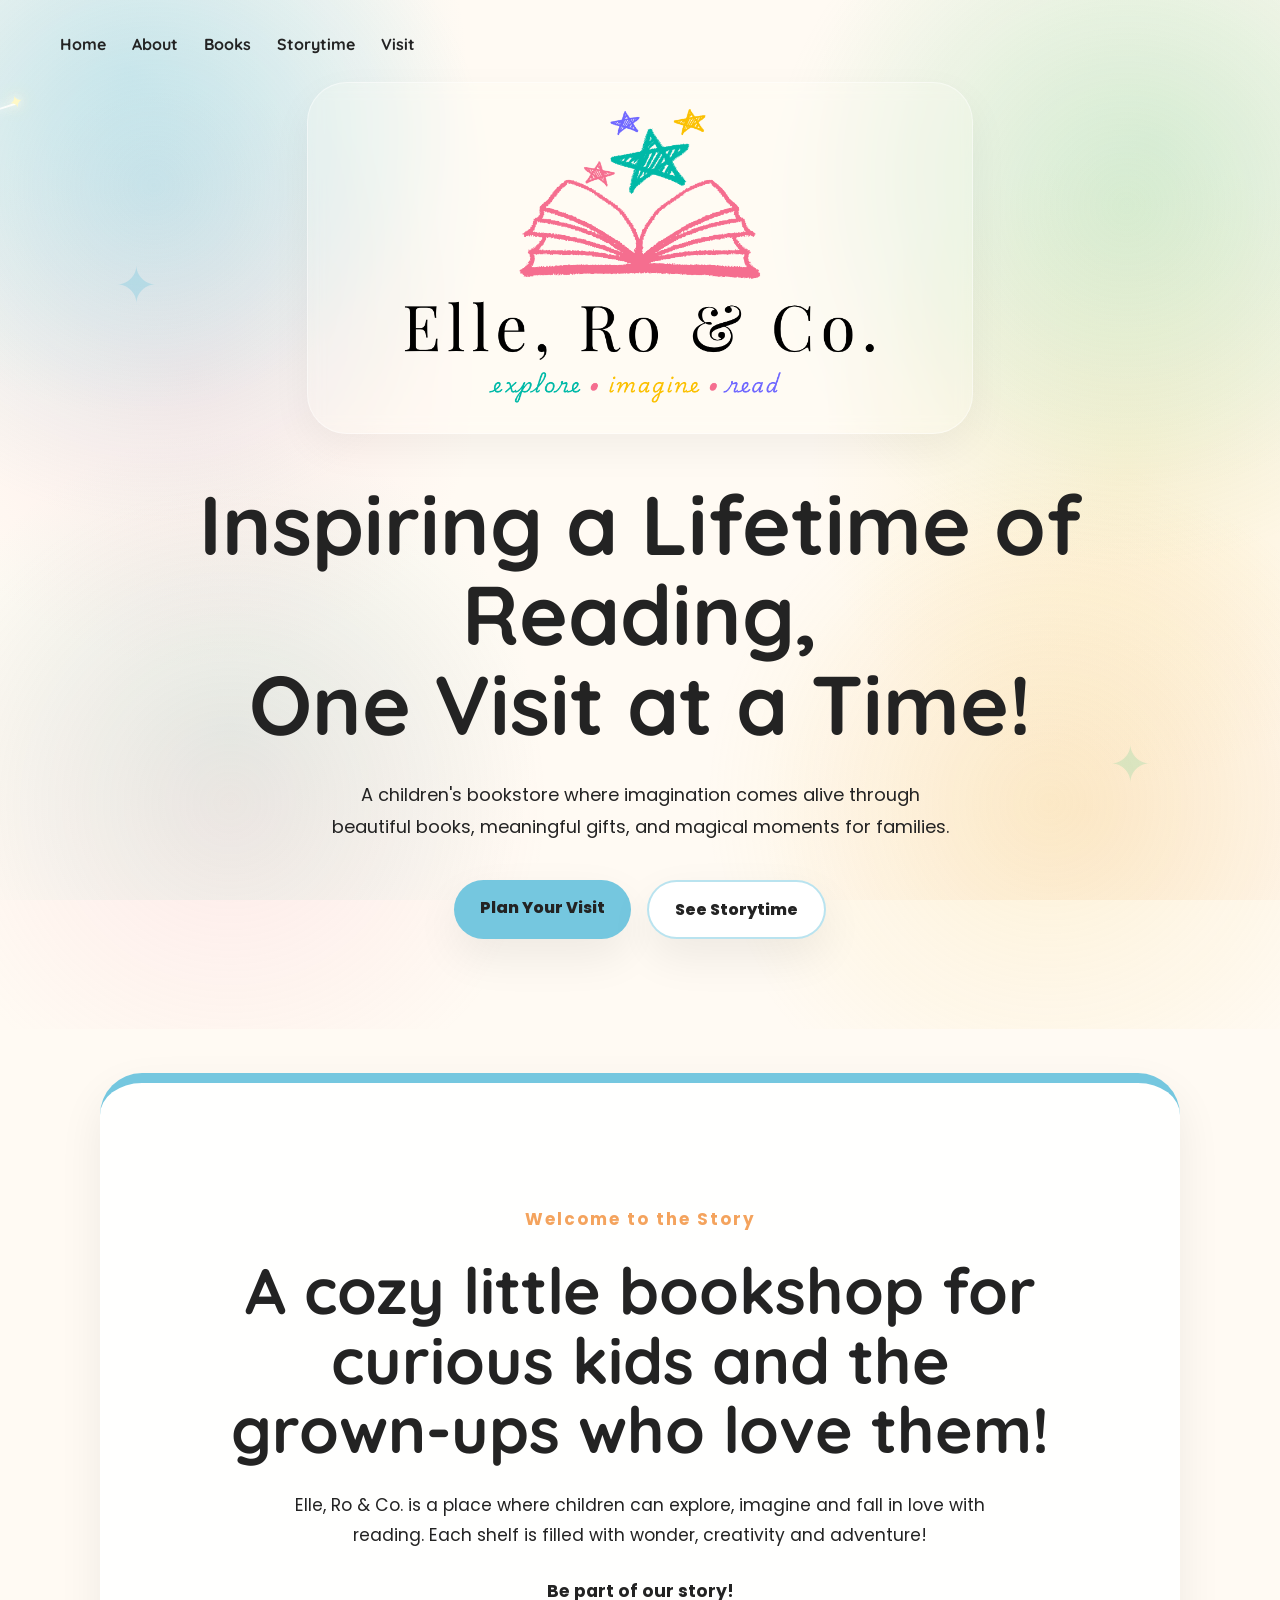
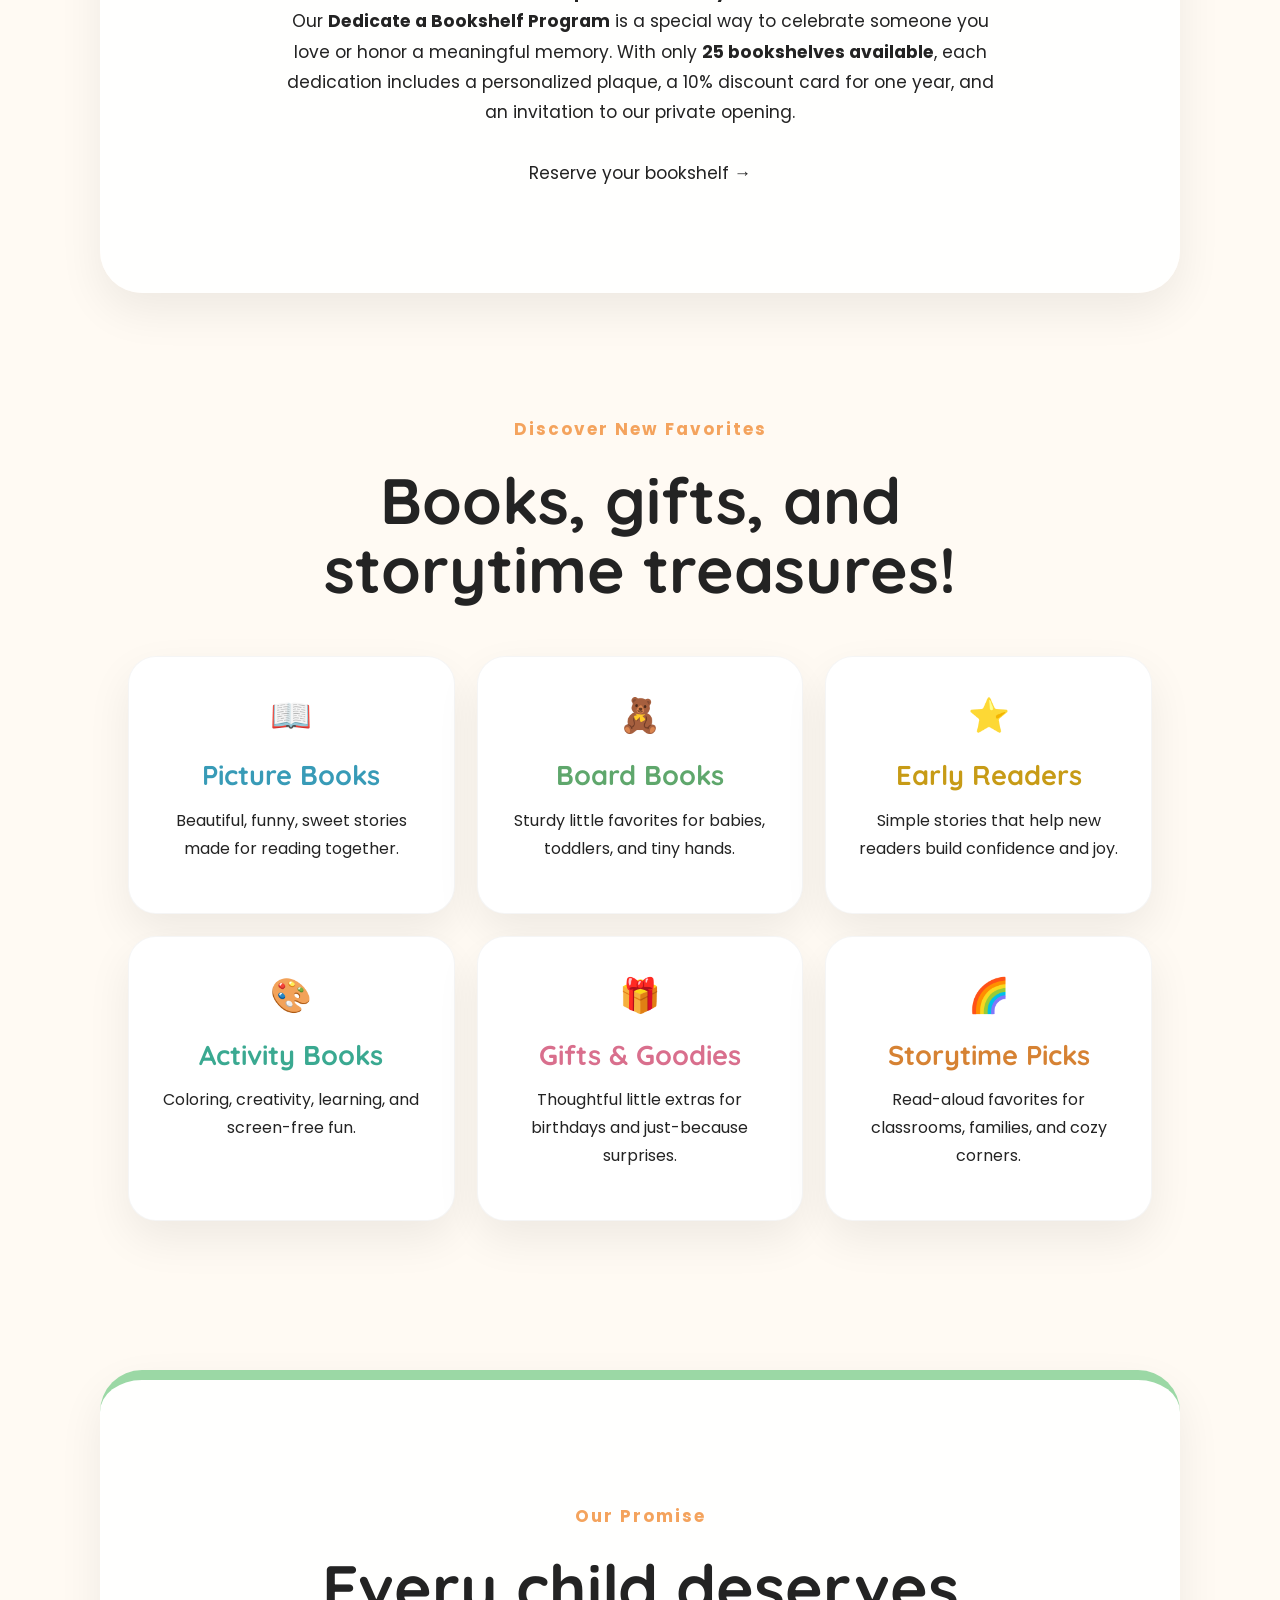
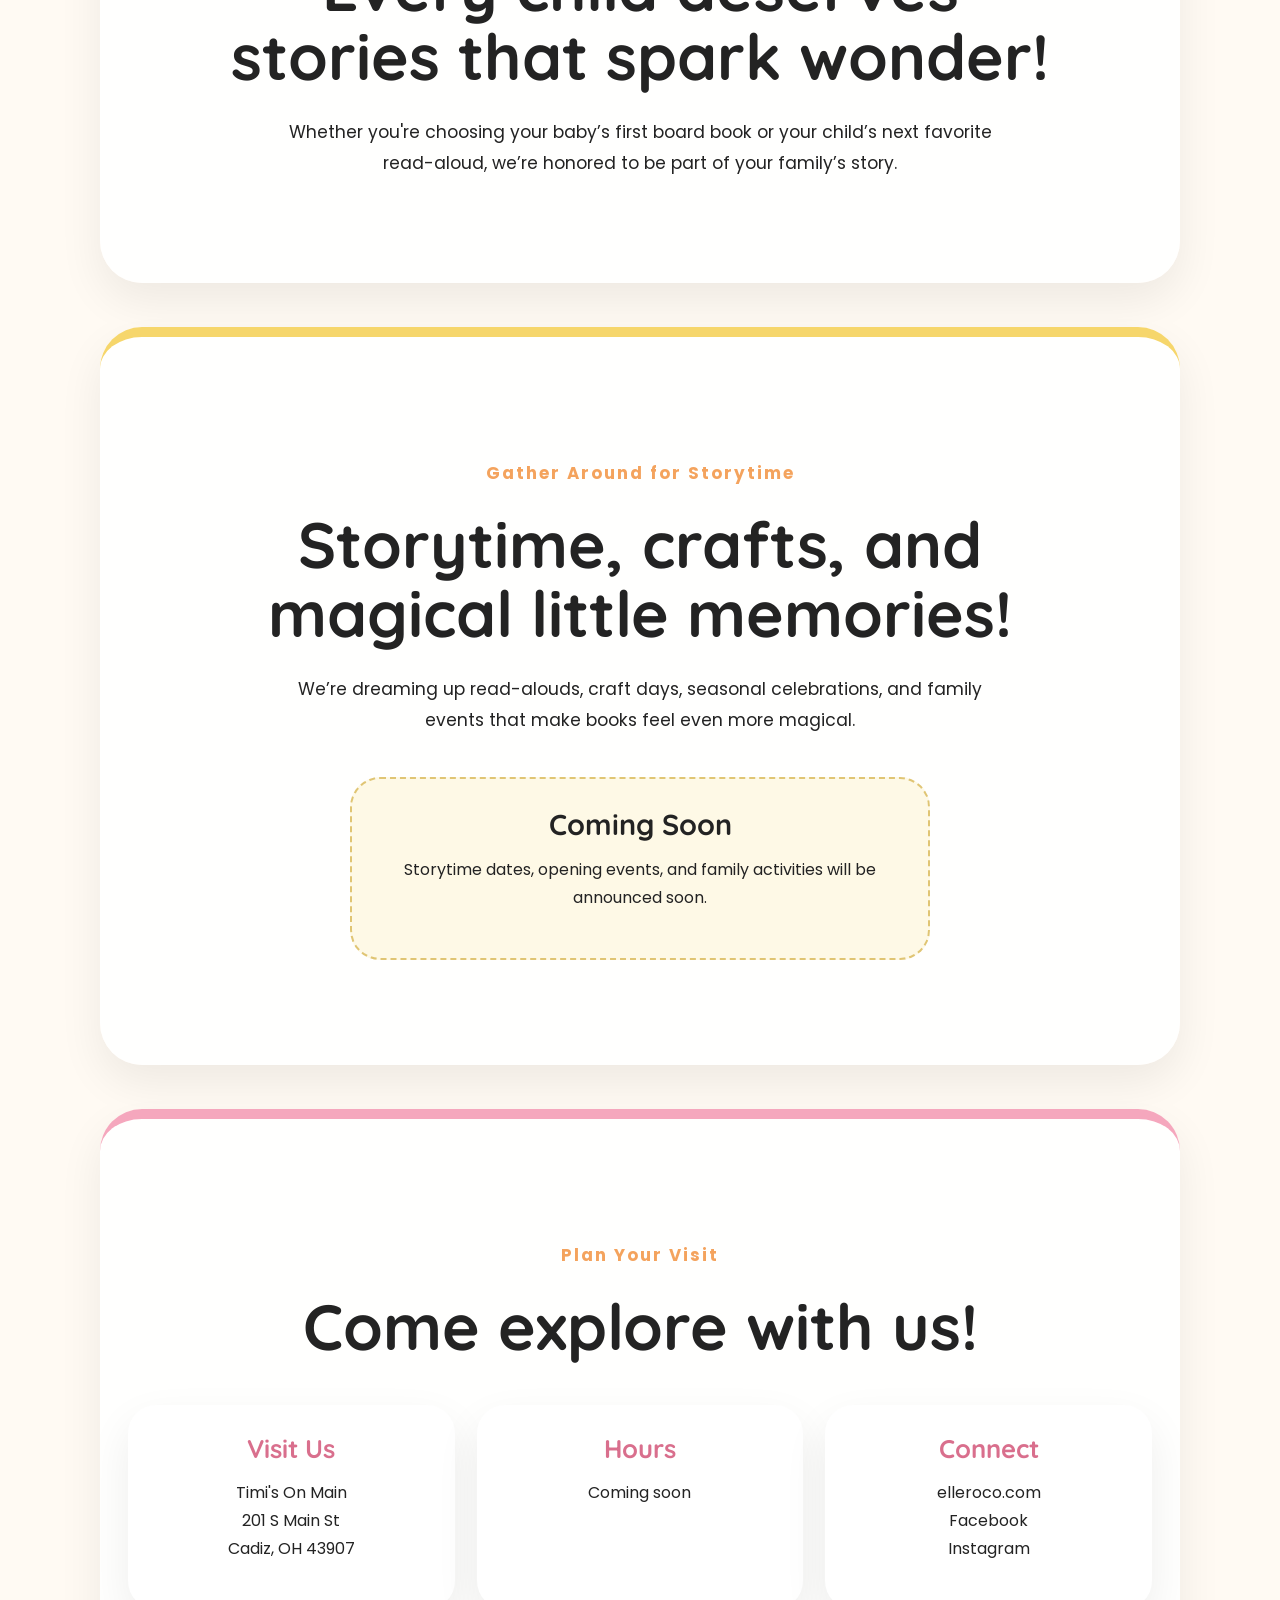
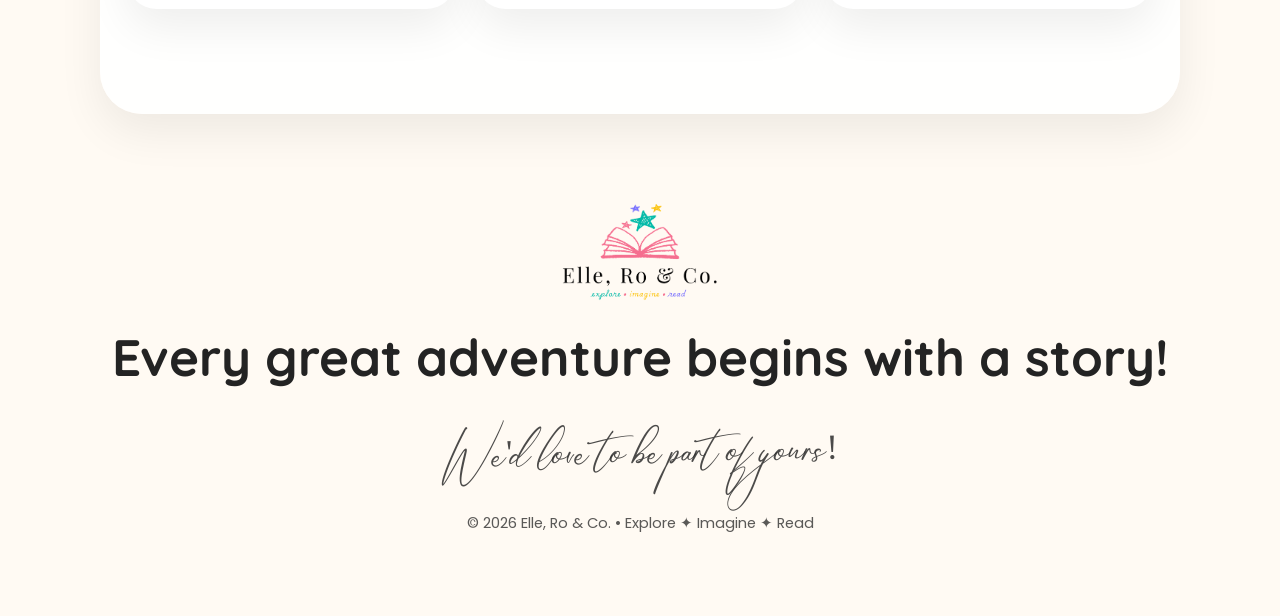
==== index.html @ 0b4f86a9 "Update index.html" ====
<!DOCTYPE html>
<html lang="en">
<head>
  <meta charset="UTF-8" />
  <meta name="viewport" content="width=device-width, initial-scale=1.0" />

  <title>Elle, Ro & Co. | Children’s Bookstore</title>

  <link rel="icon" type="image/png" href="/favicon.png" />
  <link rel="shortcut icon" type="image/png" href="/favicon.png" />
  <link rel="stylesheet" href="styles.css" />
</head>

<body>
  <div class="page-sparkles" aria-hidden="true">
  <span class="page-sparkle s1">✦</span>
  <span class="page-sparkle s2">✦</span>
  <span class="page-sparkle s3">✦</span>
  <span class="page-sparkle s4">✦</span>
  <span class="page-sparkle s5">✦</span>
  <span class="page-sparkle s6">✦</span>
  <span class="page-sparkle s7">✦</span>
  <span class="page-sparkle s8">✦</span>
  <span class="page-sparkle s9">✦</span>
  <span class="page-sparkle s10">✦</span>
  <span class="page-sparkle s11">✦</span>
  <span class="page-sparkle s12">✦</span>
  <span class="page-sparkle s13">✦</span>
  <span class="page-sparkle s14">✦</span>
  <span class="page-sparkle s15">✦</span>
  <span class="page-sparkle s16">✦</span>
</div>
  <header class="hero" id="home">
    <div class="shooting-star"></div>

    <nav class="nav">
      <div class="nav-links">
        <a href="#home">Home</a>
        <a href="#about">About</a>
        <a href="#books">Books</a>
        <a href="#events">Storytime</a>
        <a href="#visit">Visit</a>
      </div>

      <a href="#home" class="logo-card">
        <img
          src="logo.png"
          alt="Elle, Ro & Co. logo"
          class="logo"
        />
      </a>
    </nav>

    <div class="hero-cloud cloud-one"></div>
    <div class="hero-cloud cloud-two"></div>

    <section class="hero-content">
      <h1>
        Inspiring a Lifetime of Reading,<br />
        One Visit at a Time!
      </h1>

      <p class="hero-text">
        A children's bookstore where imagination comes alive through beautiful
        books, meaningful gifts, and magical moments for families.
      </p>

      <div class="buttons">
        <a href="#visit" class="btn primary">Plan Your Visit</a>
        <a href="#events" class="btn secondary">See Storytime</a>
      </div>
    </section>
  </header>

  <main>
    <section id="about" class="section about">
      <p class="section-label">Welcome to the Story</p>

      <h2>
        A cozy little bookshop for curious kids and the grown-ups who love them!
      </h2>

      <p>
        Elle, Ro & Co. is a place where children can explore, imagine and fall in love with reading. Each shelf is filled with wonder, creativity and adventure!
        <p style="margin-top: 26px;">
 <strong>Be part of our story!</strong><br />
Our <strong>Dedicate a Bookshelf Program</strong> is a special way to celebrate
someone you love or honor a meaningful memory. With only
<strong>25 bookshelves available</strong>, each dedication includes a
personalized plaque, a 10% discount card for one year, and an invitation to
our private opening.<br /><br />

<a href="sponsor.html" class="location-link">
  Reserve your bookshelf →
</a>
  </p> 
    </section>

    <section id="books" class="section books">
      <p class="section-label">Discover New Favorites</p>
      <h2>Books, gifts, and storytime treasures!</h2>

      <div class="book-grid">
        <article class="shelf-book blue">
          <span>📖</span>
          <h3>Picture Books</h3>
          <p>Beautiful, funny, sweet stories made for reading together.</p>
        </article>

        <article class="shelf-book green">
          <span>🧸</span>
          <h3>Board Books</h3>
          <p>Sturdy little favorites for babies, toddlers, and tiny hands.</p>
        </article>

        <article class="shelf-book yellow">
          <span>⭐</span>
          <h3>Early Readers</h3>
          <p>Simple stories that help new readers build confidence and joy.</p>
        </article>

        <article class="shelf-book teal">
          <span>🎨</span>
          <h3>Activity Books</h3>
          <p>Coloring, creativity, learning, and screen-free fun.</p>
        </article>

        <article class="shelf-book pink">
          <span>🎁</span>
          <h3>Gifts &amp; Goodies</h3>
          <p>
            Thoughtful little extras for birthdays and just-because surprises.
          </p>
        </article>

        <article class="shelf-book orange">
          <span>🌈</span>
          <h3>Storytime Picks</h3>
          <p>
            Read-aloud favorites for classrooms, families, and cozy corners.
          </p>
        </article>
      </div>
    </section>

    <section class="section promise">
      <p class="section-label">Our Promise</p>
      <h2>Every child deserves stories that spark wonder!</h2>

      <p>
        Whether you're choosing your baby’s first board book or your child’s
        next favorite read-aloud, we’re honored to be part of your family’s
        story.
      </p>
    </section>

    <section id="events" class="section events">
      <p class="section-label">Gather Around for Storytime</p>
      <h2>Storytime, crafts, and magical little memories!</h2>

      <p>
        We’re dreaming up read-alouds, craft days, seasonal celebrations, and
        family events that make books feel even more magical.
      </p>

      <div class="event-box">
        <h3>Coming Soon</h3>
        <p>
          Storytime dates, opening events, and family activities will be
          announced soon.
        </p>
      </div>
    </section>

    <section id="visit" class="section visit">
      <p class="section-label">Plan Your Visit</p>
      <h2>Come explore with us!</h2>

      <div class="visit-grid">
        <div>
          <h3>Visit Us</h3>

          <p>
            <a
              href="https://maps.google.com/?q=Timi%27s+On+Main+201+S+Main+St+Cadiz+OH+43907"
              target="_blank"
              rel="noopener noreferrer"
              class="location-link"
            >
              Timi's On Main<br />
              201 S Main St<br />
              Cadiz, OH 43907
            </a>
          </p>
        </div>

        <div>
          <h3>Hours</h3>
          <p>Coming soon</p>
        </div>

       <div>
  <h3>Connect</h3>

  <p>
    <a
      href="https://elleroco.com"
      target="_blank"
      rel="noopener noreferrer"
      class="location-link"
    >
      elleroco.com
    </a>
    <br>

    <a
      href="https://www.facebook.com/profile.php?id=61591888374764"
      target="_blank"
      rel="noopener noreferrer"
      class="location-link"
    >
      Facebook
    </a>
    <br>

    <a
      href="https://www.instagram.com/ellero.co/"
      target="_blank"
      rel="noopener noreferrer"
      class="location-link"
    >
      Instagram
    </a>
  </p>
</div>
      </div>
    </section>
  </main>

  <footer class="footer">
    <img
      src="logo.png"
      alt="Elle, Ro & Co. logo"
      class="footer-logo"
    />

    <h2>Every great adventure begins with a story!</h2>

    <p class="signature-line">
      We'd love to be part of yours!
    </p>

    <p class="copyright">
      © 2026 Elle, Ro &amp; Co. • Explore ✦ Imagine ✦ Read
    </p>
  </footer>

  <script src="script.js"></script>
</body>
</html>
---- styles.css ----
@import url('https://fonts.googleapis.com/css2?family=Caveat:wght@500;700&family=Quicksand:wght@500;600;700&family=Poppins:wght@400;500;700&display=swap');
@font-face {
    font-family: 'Amsterdam';
    src: url('./fonts/amsterdam.ttf') format('truetype');
    font-weight: normal;
    font-style: normal;
}
:root {
  --cream: #fffaf3;
  --white: #ffffff;
  --ink: #232323;
  --pink: #f5a7bd;
  --yellow: #f6d66b;
  --blue: #75c7df;
  --green: #9bd8a5;
  --teal: #7fd6c2;
  --orange: #f4a35d;
  --shadow: 0 18px 45px rgba(0,0,0,0.07);
}

* {
  box-sizing: border-box;
}

html {
  scroll-behavior: smooth;
}

body {
  margin: 0;
  font-family: 'Poppins', sans-serif;
  color: var(--ink);
  background:
    radial-gradient(circle at 10% 8%, rgba(117,199,223,0.26), transparent 24%),
    radial-gradient(circle at 90% 16%, rgba(155,216,165,0.24), transparent 25%),
    radial-gradient(circle at 15% 42%, rgba(245,167,189,0.18), transparent 24%),
    radial-gradient(circle at 88% 52%, rgba(246,214,107,0.22), transparent 26%),
    radial-gradient(circle at 18% 82%, rgba(127,214,194,0.22), transparent 24%),
    radial-gradient(circle at 85% 90%, rgba(244,163,93,0.16), transparent 24%),
    var(--cream);
  background-attachment: fixed;
}

h1, h2, h3 {
  font-family: 'Quicksand', sans-serif;
  margin: 0;
  line-height: 1.08;
}

p {
  line-height: 1.75;
}

/* HERO */

.hero {
  min-height: 100vh;
  padding: 34px 28px 90px;
  position: relative;
  overflow: hidden;
  background:
    radial-gradient(circle at 12% 18%, rgba(117,199,223,0.28), transparent 24%),
    radial-gradient(circle at 88% 20%, rgba(155,216,165,0.25), transparent 26%),
    radial-gradient(circle at 18% 78%, rgba(245,167,189,0.18), transparent 24%),
    radial-gradient(circle at 82% 78%, rgba(246,214,107,0.2), transparent 26%),
    transparent;
}

.hero::before,
.hero::after {
  content: "✦";
  position: absolute;
  font-size: 3.2rem;
  opacity: 0.35;
  animation: twinkle 3s infinite ease-in-out;
  pointer-events: none;
}

.hero::before {
  top: 24%;
  left: 9%;
  color: var(--blue);
}

.hero::after {
  bottom: 22%;
  right: 10%;
  color: var(--green);
  animation-delay: 1.2s;
}

/* NAV */

.nav {
  max-width: 1160px;
  margin: 0 auto;
  display: flex;
  flex-direction: column;
}

.nav-links {
  width: 100%;
  display: flex;
  justify-content: flex-start;
  align-items: center;
  gap: 26px;
  margin-bottom: 28px;
}

.nav-links a {
  font-family: 'Quicksand', sans-serif;
  text-decoration: none;
  color: var(--ink);
  font-weight: 700;
  font-size: 1rem;
  transition: 0.2s ease;
}

.nav-links a:hover {
  color: var(--blue);
  transform: translateY(-2px);
}
.location-link {
  color: inherit;
  text-decoration: none;
  transition: all .25s ease;
  display: inline-block;
}

.location-link:hover {
  color: var(--blue);
  transform: translateY(-2px);
}

/* LOGO */

.logo-card {
  align-self: center;
  display: inline-block;
  background: rgba(255,252,247,0.22);
  backdrop-filter: blur(8px);
  padding: 26px 72px;
  border-radius: 40px;
  border: 1px solid rgba(255,255,255,0.45);
  box-shadow: 0 15px 40px rgba(0,0,0,0.05);
  margin-bottom: 8px;
}

.logo {
  width: 520px;
  max-width: 92vw;
  display: block;
}

.hero-content {
  max-width: 990px;
  margin: 38px auto 0;
  text-align: center;
}

h1 {
  font-size: clamp(3rem, 6.5vw, 5.8rem);
}

.hero-text {
  max-width: 640px;
  margin: 30px auto 0;
  font-size: 1.12rem;
}

.buttons {
  margin-top: 38px;
  display: flex;
  gap: 16px;
  justify-content: center;
  flex-wrap: wrap;
}

.btn {
  text-decoration: none;
  color: var(--ink);
  padding: 15px 26px;
  border-radius: 999px;
  font-weight: 800;
  box-shadow: var(--shadow);
  transition: 0.2s ease;
}

.btn:hover {
  transform: translateY(-4px);
}

.primary {
  background: var(--blue);
}

.secondary {
  background: var(--white);
  border: 2px solid rgba(117,199,223,0.5);
}

/* SECTIONS */

.section {
  max-width: 1080px;
  margin: 0 auto;
  padding: 105px 28px;
  text-align: center;
}

.section-label {
  font-weight: 700;
  color: var(--orange);
  letter-spacing: 2px;
  font-size: 1.05rem;
  margin-bottom: 22px;
}

.section h2 {
  font-size: clamp(2.4rem, 5vw, 4.25rem);
  max-width: 820px;
  margin: 0 auto 26px;
}

.section > p:not(.section-label) {
  max-width: 720px;
  margin: 0 auto;
  font-size: 1.08rem;
}

.about,
.promise,
.events,
.visit {
  background: rgba(255,255,255,0.88);
  border-radius: 42px;
  box-shadow: var(--shadow);
  margin-top: 44px;
  position: relative;
  overflow: hidden;
}

.about { border-top: 10px solid var(--blue); }
.promise { border-top: 10px solid var(--green); }
.events { border-top: 10px solid var(--yellow); }
.visit { border-top: 10px solid var(--pink); }

/* BOOK CARDS */

.book-grid {
  display: grid;
  grid-template-columns: repeat(3, 1fr);
  gap: 22px;
  margin-top: 52px;
}

.shelf-book {
  background: var(--white);
  border-radius: 28px;
  padding: 34px 28px;
  text-align: center;
  min-height: 230px;
  box-shadow: var(--shadow);
  border: 1px solid rgba(0,0,0,0.04);
  transition: 0.22s ease;
}

.shelf-book:hover {
  transform: translateY(-7px);
}

.shelf-book span {
  font-size: 2.1rem;
  display: inline-block;
  margin-bottom: 20px;
}

.shelf-book h3 {
  font-size: 1.7rem;
  margin-bottom: 12px;
}

.shelf-book.blue h3 { color: #389bb7; }
.shelf-book.green h3 { color: #5fa76c; }
.shelf-book.yellow h3 { color: #c79b16; }
.shelf-book.teal h3 { color: #3aa991; }
.shelf-book.pink h3 { color: #d96f8d; }
.shelf-book.orange h3 { color: #d68233; }

/* EVENTS + VISIT */

.event-box {
  margin: 42px auto 0;
  max-width: 580px;
  background: rgba(246,214,107,0.16);
  border: 2px dashed rgba(199,155,22,0.55);
  border-radius: 30px;
  padding: 30px;
}

.event-box h3 {
  font-size: 1.8rem;
}

.visit-grid {
  display: grid;
  grid-template-columns: repeat(3, 1fr);
  gap: 22px;
  margin-top: 44px;
}

.visit-grid div {
  background: var(--white);
  border-radius: 28px;
  padding: 30px;
  box-shadow: var(--shadow);
}

.visit-grid h3 {
  color: #d96f8d;
  font-size: 1.6rem;
}

/* FOOTER */

.footer {
  text-align: center;
  padding: 90px 28px 65px;
}

.footer-logo {
  width: 170px;
  margin-bottom: 22px;
}

.footer h2 {
  font-size: clamp(2rem, 4vw, 3.2rem);
  margin-bottom: 10px;
}

.copyright {
  margin-top: 30px;
  font-size: 0.92rem;
  opacity: 0.75;
}

.signature-line {
    font-family: 'Amsterdam', cursive;
    font-size: 2.2rem;
    color: rgba(35,35,35,.82);
    margin-top: 48px;
    transform: rotate(-1deg);
    line-height: 1.2;
}

/* SHOOTING STAR */

.shooting-star {
  position: absolute;
  top: 12%;
  left: -120px;
  width: 140px;
  height: 2px;
  background: linear-gradient(
    to right,
    rgba(255,255,255,0),
    rgba(255,255,255,0.95)
  );
  border-radius: 999px;
  box-shadow: 0 0 10px rgba(255,255,255,0.9);
  transform: rotate(-18deg);
  animation: shootingStar 22s linear infinite;
  pointer-events: none;
  z-index: 2;
}

.shooting-star::after {
  content: "✦";
  position: absolute;
  right: -8px;
  top: -13px;
  font-size: 1.1rem;
  color: #fff8c6;
  text-shadow:
    0 0 10px #fff,
    0 0 18px #ffe89b;
}

/* PAGE SPARKLES */

.page-sparkles {
  position: fixed;
  inset: 0;
  pointer-events: none;
  z-index: 0;
  overflow: hidden;
}

.page-sparkle {
  position: absolute;
  font-size: 1.2rem;
  opacity: 0;
  animation: pageTwinkle 4s ease-in-out infinite;
}

.s1  { top: 7%;  left: 6%;  color: var(--blue);   animation-delay: 0s; }
.s2  { top: 13%; right: 8%;  color: var(--green);  animation-delay: 1.1s; }
.s3  { top: 22%; left: 14%; color: var(--yellow); animation-delay: 2.2s; }
.s4  { top: 29%; right: 13%; color: var(--pink);   animation-delay: 0.7s; }

.s5  { top: 38%; left: 7%;  color: var(--teal);   animation-delay: 1.8s; }
.s6  { top: 44%; right: 6%; color: var(--orange); animation-delay: 2.8s; }
.s7  { top: 51%; left: 18%; color: var(--green);  animation-delay: 0.4s; }
.s8  { top: 57%; right: 17%; color: var(--blue);   animation-delay: 1.5s; }

.s9  { top: 65%; left: 5%;  color: var(--pink);   animation-delay: 2.4s; }
.s10 { top: 71%; right: 9%; color: var(--yellow); animation-delay: 0.9s; }
.s11 { top: 78%; left: 15%; color: var(--orange); animation-delay: 1.9s; }
.s12 { top: 84%; right: 16%; color: var(--teal);  animation-delay: 2.9s; }

.s13 { top: 91%; left: 8%;  color: var(--blue);   animation-delay: 0.5s; }
.s14 { top: 96%; right: 7%; color: var(--green);  animation-delay: 1.6s; }
.s15 { top: 34%; left: 48%; color: var(--yellow); animation-delay: 2.6s; }
.s16 { top: 73%; left: 52%; color: var(--pink);   animation-delay: 1.2s; }

.s1,
.s6,
.s11,
.s15 {
  font-size: 0.85rem;
}

.s3,
.s8,
.s13 {
  font-size: 1.55rem;
}

/* ANIMATIONS */

@keyframes twinkle {
  0%, 100% {
    transform: scale(1) rotate(0deg);
    opacity: 0.25;
  }

  50% {
    transform: scale(1.3) rotate(12deg);
    opacity: 0.7;
  }
}

@keyframes shootingStar {
  0% {
    transform: translate(-120px, -40px) rotate(-18deg);
    opacity: 0;
  }

  2% {
    opacity: 1;
  }

  7% {
    transform: translate(1450px, 340px) rotate(-18deg);
    opacity: 0;
  }

  100% {
    transform: translate(1450px, 340px) rotate(-18deg);
    opacity: 0;
  }
}
@keyframes pageTwinkle {
  0%,
  100% {
    opacity: 0.08;
    transform: scale(0.8) rotate(0deg);
  }

  50% {
    opacity: 0.65;
    transform: scale(1.25) rotate(12deg);
  }
}

.hero,
.section,
.footer {
  position: relative;
  z-index: 1;
}

/* ==========================
   MOBILE
========================== */

@media (max-width: 850px) {
  html,
  body {
    width: 100%;
    max-width: 100%;
    margin: 0;
    overflow-x: hidden;
  }

  body {
    background-attachment: scroll;
  }

  .hero {
    width: 100%;
    min-height: auto;
    padding: 18px 0 64px;
    overflow: hidden;
  }

  .hero::before {
    top: 19%;
    left: 4%;
    font-size: 2rem;
  }

  .hero::after {
    right: 5%;
    bottom: 10%;
    font-size: 2rem;
  }

  /* NAVIGATION */

  .nav {
    width: 100%;
    max-width: none;
    margin: 0;
    padding: 0;
  }

  .nav-links {
    width: 100%;
    display: flex;
    flex-wrap: nowrap;
    justify-content: flex-start;
    align-items: center;
    gap: 21px;
    margin: 0 0 22px;
    padding: 10px 18px 12px;
    overflow-x: auto;
    scrollbar-width: none;
    -webkit-overflow-scrolling: touch;
  }

  .nav-links::-webkit-scrollbar {
    display: none;
  }

  .nav-links a {
    flex: 0 0 auto;
    padding: 4px 0;
    font-size: 0.94rem;
  }

  /* LOGO */

  .logo-card {
    width: calc(100% - 36px);
    max-width: 430px;
    margin: 0 auto;
    padding: 15px 18px;
    border-radius: 26px;
  }

  .logo {
    display: block;
    width: 100%;
    max-width: 350px;
    height: auto;
    margin: 0 auto;
  }

  /* HERO TEXT */

  .hero-content {
    width: calc(100% - 36px);
    max-width: 600px;
    margin: 27px auto 0;
    padding: 0;
  }

  h1 {
    font-size: clamp(2.35rem, 11vw, 3.5rem);
    line-height: 1.04;
  }

  .hero-text {
    width: 100%;
    max-width: 500px;
    margin: 21px auto 0;
    font-size: 0.98rem;
    line-height: 1.7;
  }

  .buttons {
    width: 100%;
    flex-direction: column;
    align-items: center;
    gap: 12px;
    margin-top: 26px;
  }

  .btn {
    width: 100%;
    max-width: 275px;
    padding: 14px 20px;
    text-align: center;
  }

  /* HOMEPAGE SECTIONS */

  .section {
    width: calc(100% - 32px);
    max-width: 650px;
    margin-left: auto;
    margin-right: auto;
    padding: 58px 20px;
  }

  .section-label {
    margin-bottom: 16px;
    font-size: 0.92rem;
    letter-spacing: 1.5px;
  }

  .section h2 {
    max-width: 100%;
    margin-bottom: 21px;
    font-size: clamp(2rem, 8.6vw, 2.85rem);
    line-height: 1.08;
  }

  .section > p:not(.section-label) {
    max-width: 100%;
    font-size: 0.98rem;
    line-height: 1.7;
  }

  .about,
  .promise,
  .events,
  .visit {
    margin-top: 28px;
    border-radius: 28px;
  }

  /* BOOK CARDS */

  .book-grid {
    grid-template-columns: 1fr;
    gap: 17px;
    margin-top: 34px;
  }

  .shelf-book {
    width: 100%;
    max-width: 360px;
    min-height: auto;
    margin: 0 auto;
    padding: 27px 22px;
    border-radius: 24px;
  }

  .shelf-book span {
    margin-bottom: 13px;
    font-size: 1.9rem;
  }

  .shelf-book h3 {
    margin-bottom: 9px;
    font-size: 1.5rem;
  }

  .shelf-book p {
    margin-bottom: 0;
    font-size: 0.94rem;
  }

  /* STORYTIME */

  .event-box {
    width: 100%;
    max-width: 360px;
    margin: 30px auto 0;
    padding: 24px 20px;
    border-radius: 24px;
  }

  /* VISIT */

  .visit-grid {
    grid-template-columns: 1fr;
    gap: 16px;
    margin-top: 32px;
  }

  .visit-grid div {
    width: 100%;
    max-width: 360px;
    margin: 0 auto;
    padding: 25px 20px;
    border-radius: 24px;
  }

  .visit-grid h3 {
    font-size: 1.48rem;
  }

  .location-link {
    margin: 3px 0;
    overflow-wrap: anywhere;
  }

  /* FOOTER */

  .footer {
    width: 100%;
    margin: 0 auto;
    padding: 65px 18px 48px;
  }

  .footer-logo {
    width: 135px;
    max-width: 100%;
    margin-bottom: 18px;
  }

  .footer h2 {
    font-size: clamp(1.9rem, 8vw, 2.65rem);
    line-height: 1.08;
  }

  .signature-line {
    margin-top: 34px;
    margin-left: 0;
    font-size: 1.75rem;
    line-height: 1.3;
  }

  .copyright {
    margin-top: 26px;
    font-size: 0.78rem;
    line-height: 1.6;
  }

  /* SPARKLES */

  .shooting-star {
    display: none;
  }

  .page-sparkle {
    font-size: 0.8rem;
  }

  .s3,
  .s8,
  .s13 {
    font-size: 1.05rem;
  }
}
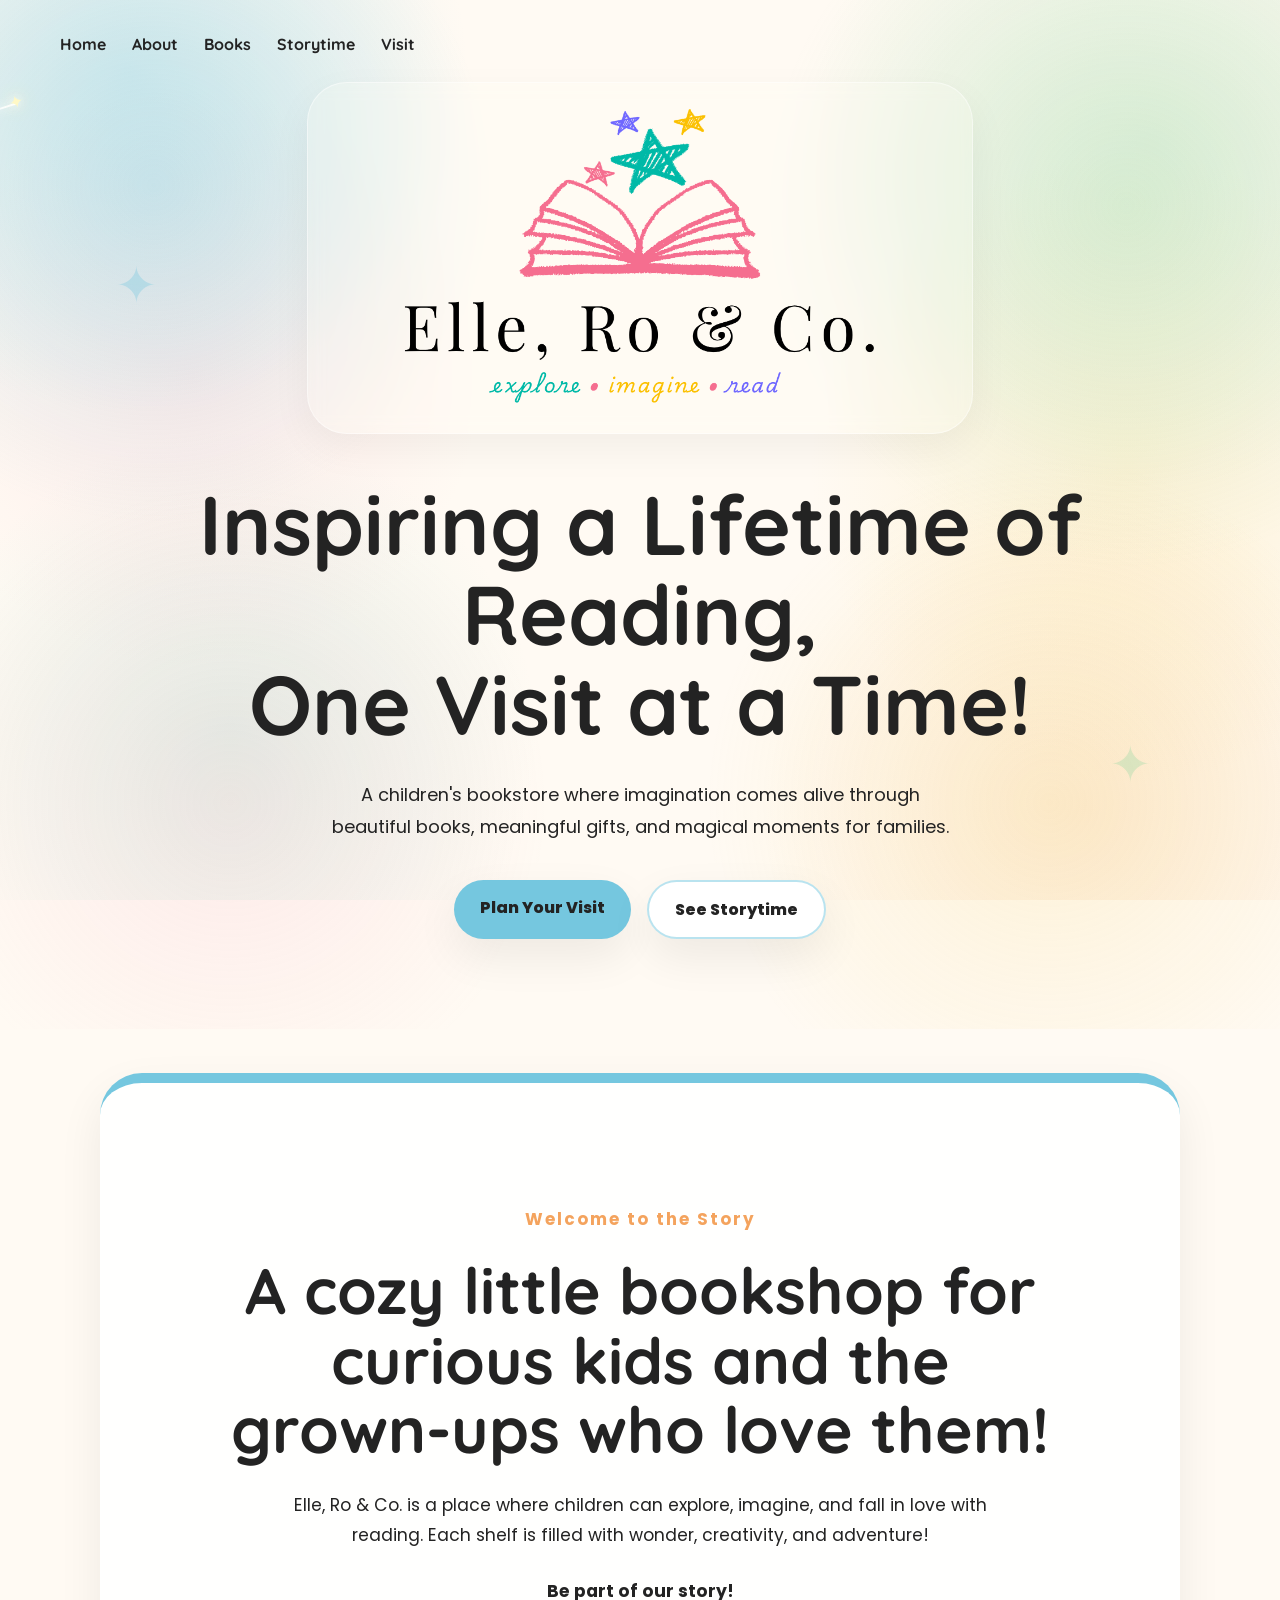
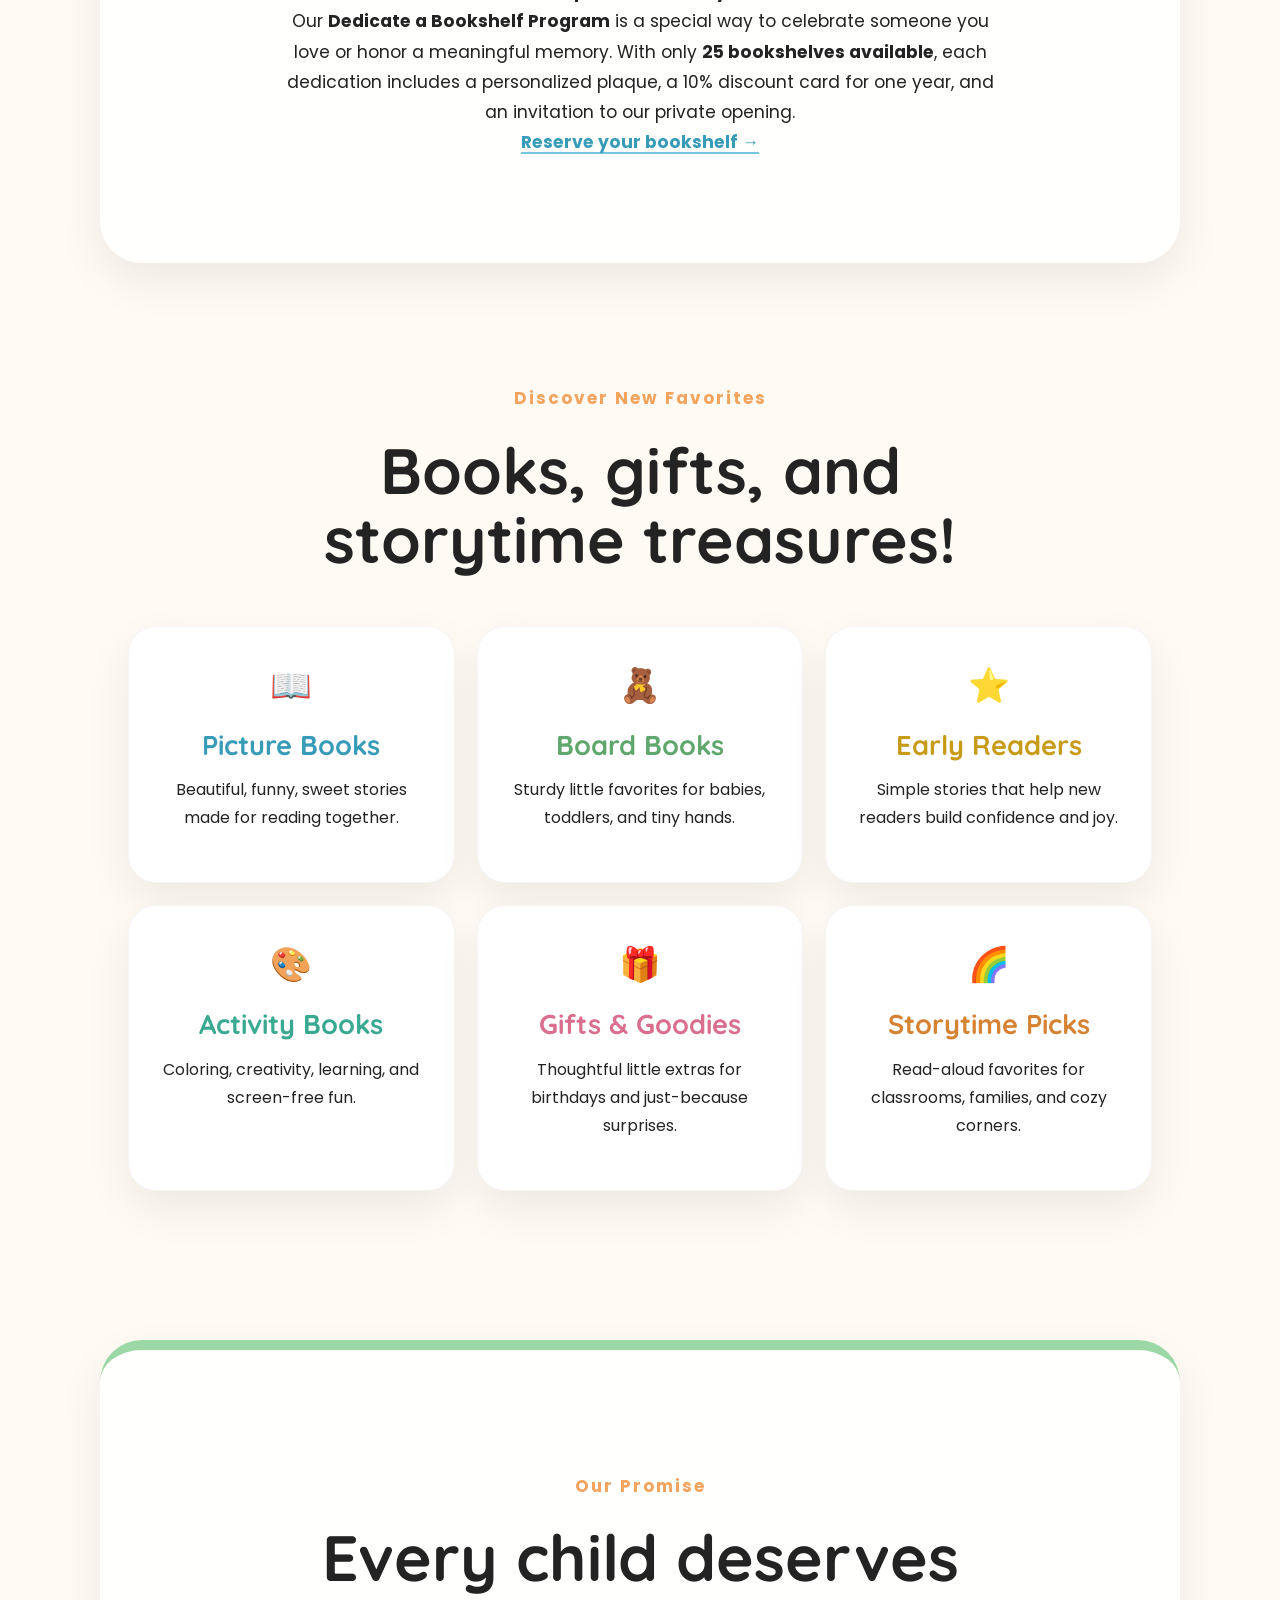
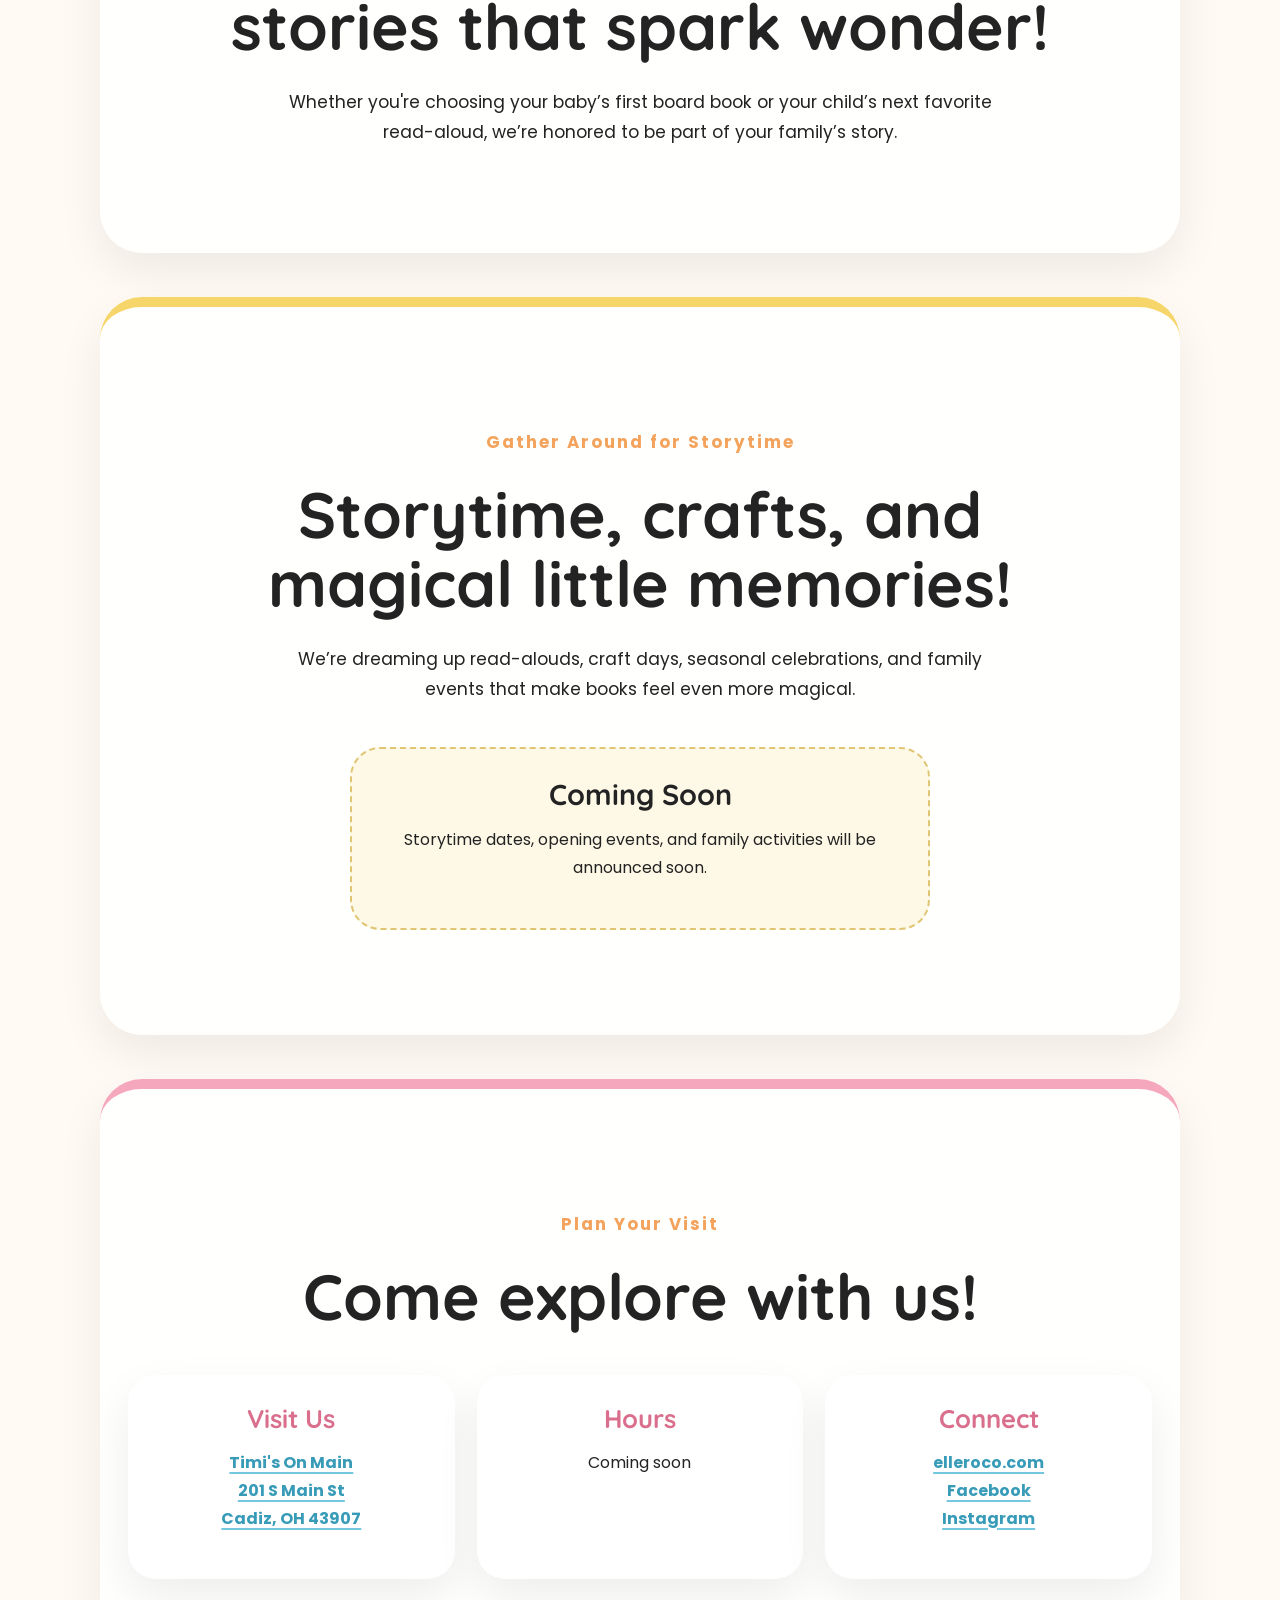
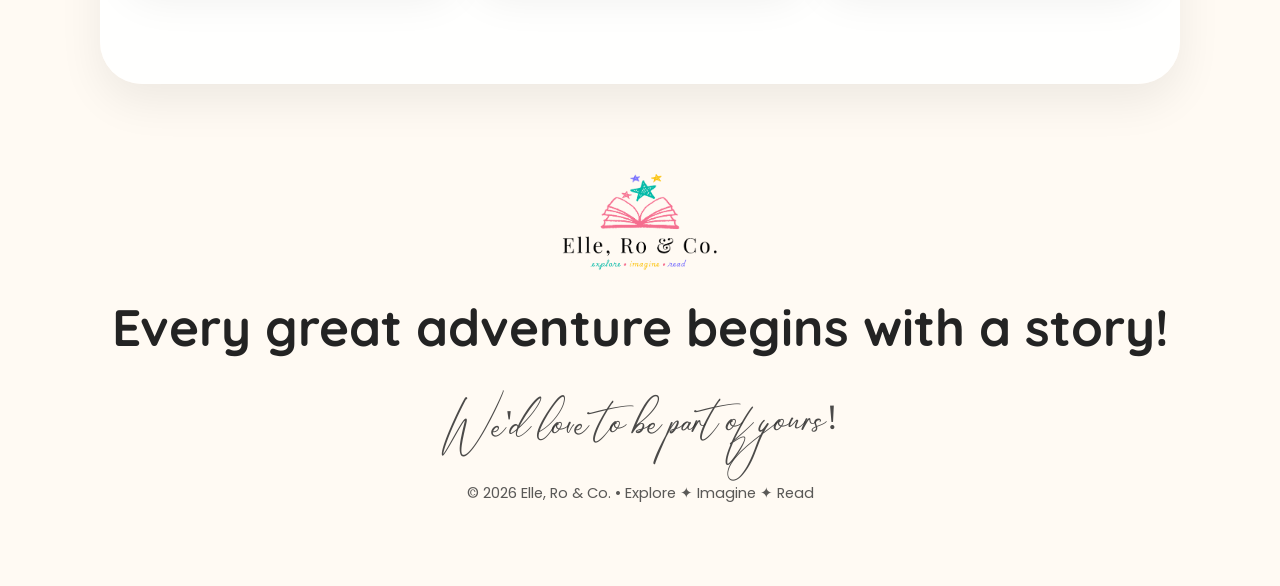
==== commit 6c376ab3: "Update index.html" ====
--- a/index.html
+++ b/index.html
@@ -74,27 +74,34 @@
 
   <main>
     <section id="about" class="section about">
-      <p class="section-label">Welcome to the Story</p>
-
-      <h2>
-        A cozy little bookshop for curious kids and the grown-ups who love them!
-      </h2>
-
-      <p>
-        Elle, Ro & Co. is a place where children can explore, imagine and fall in love with reading. Each shelf is filled with wonder, creativity and adventure!
-        <p style="margin-top: 26px;">
- <strong>Be part of our story!</strong><br />
-Our <strong>Dedicate a Bookshelf Program</strong> is a special way to celebrate
-someone you love or honor a meaningful memory. With only
-<strong>25 bookshelves available</strong>, each dedication includes a
-personalized plaque, a 10% discount card for one year, and an invitation to
-our private opening.<br /><br />
-
-<a href="sponsor.html" class="location-link">
-  Reserve your bookshelf →
-</a>
-  </p> 
-    </section>
+  <p class="section-label">Welcome to the Story</p>
+
+  <h2>
+    A cozy little bookshop for curious kids and the grown-ups who love them!
+  </h2>
+
+  <p>
+    Elle, Ro & Co. is a place where children can explore, imagine, and fall in
+    love with reading. Each shelf is filled with wonder, creativity, and
+    adventure!
+  </p>
+
+  <p style="margin-top: 26px;">
+    <strong>Be part of our story!</strong><br />
+
+    Our <strong>Dedicate a Bookshelf Program</strong> is a special way to
+    celebrate someone you love or honor a meaningful memory. With only
+    <strong>25 bookshelves available</strong>, each dedication includes a
+    personalized plaque, a 10% discount card for one year, and an invitation
+    to our private opening.
+  </p>
+
+  <p>
+    <a href="sponsor.html" class="location-link">
+      Reserve your bookshelf →
+    </a>
+  </p>
+</section>
 
     <section id="books" class="section books">
       <p class="section-label">Discover New Favorites</p>
--- a/styles.css
+++ b/styles.css
@@ -120,16 +120,24 @@
   color: var(--blue);
   transform: translateY(-2px);
 }
-.location-link {
-  color: inherit;
-  text-decoration: none;
-  transition: all .25s ease;
-  display: inline-block;
-}
-
-.location-link:hover {
-  color: var(--blue);
-  transform: translateY(-2px);
+a.location-link,
+a.location-link:link,
+a.location-link:visited {
+  display: inline;
+  color: #389bb7;
+  font-weight: 700;
+  text-decoration: underline;
+  text-decoration-color: #75c7df;
+  text-decoration-thickness: 2px;
+  text-underline-offset: 4px;
+  overflow-wrap: anywhere;
+  transition: color 0.25s ease;
+}
+
+a.location-link:hover,
+a.location-link:focus {
+  color: #5fa76c;
+  text-decoration-color: #9bd8a5;
 }
 
 /* LOGO */
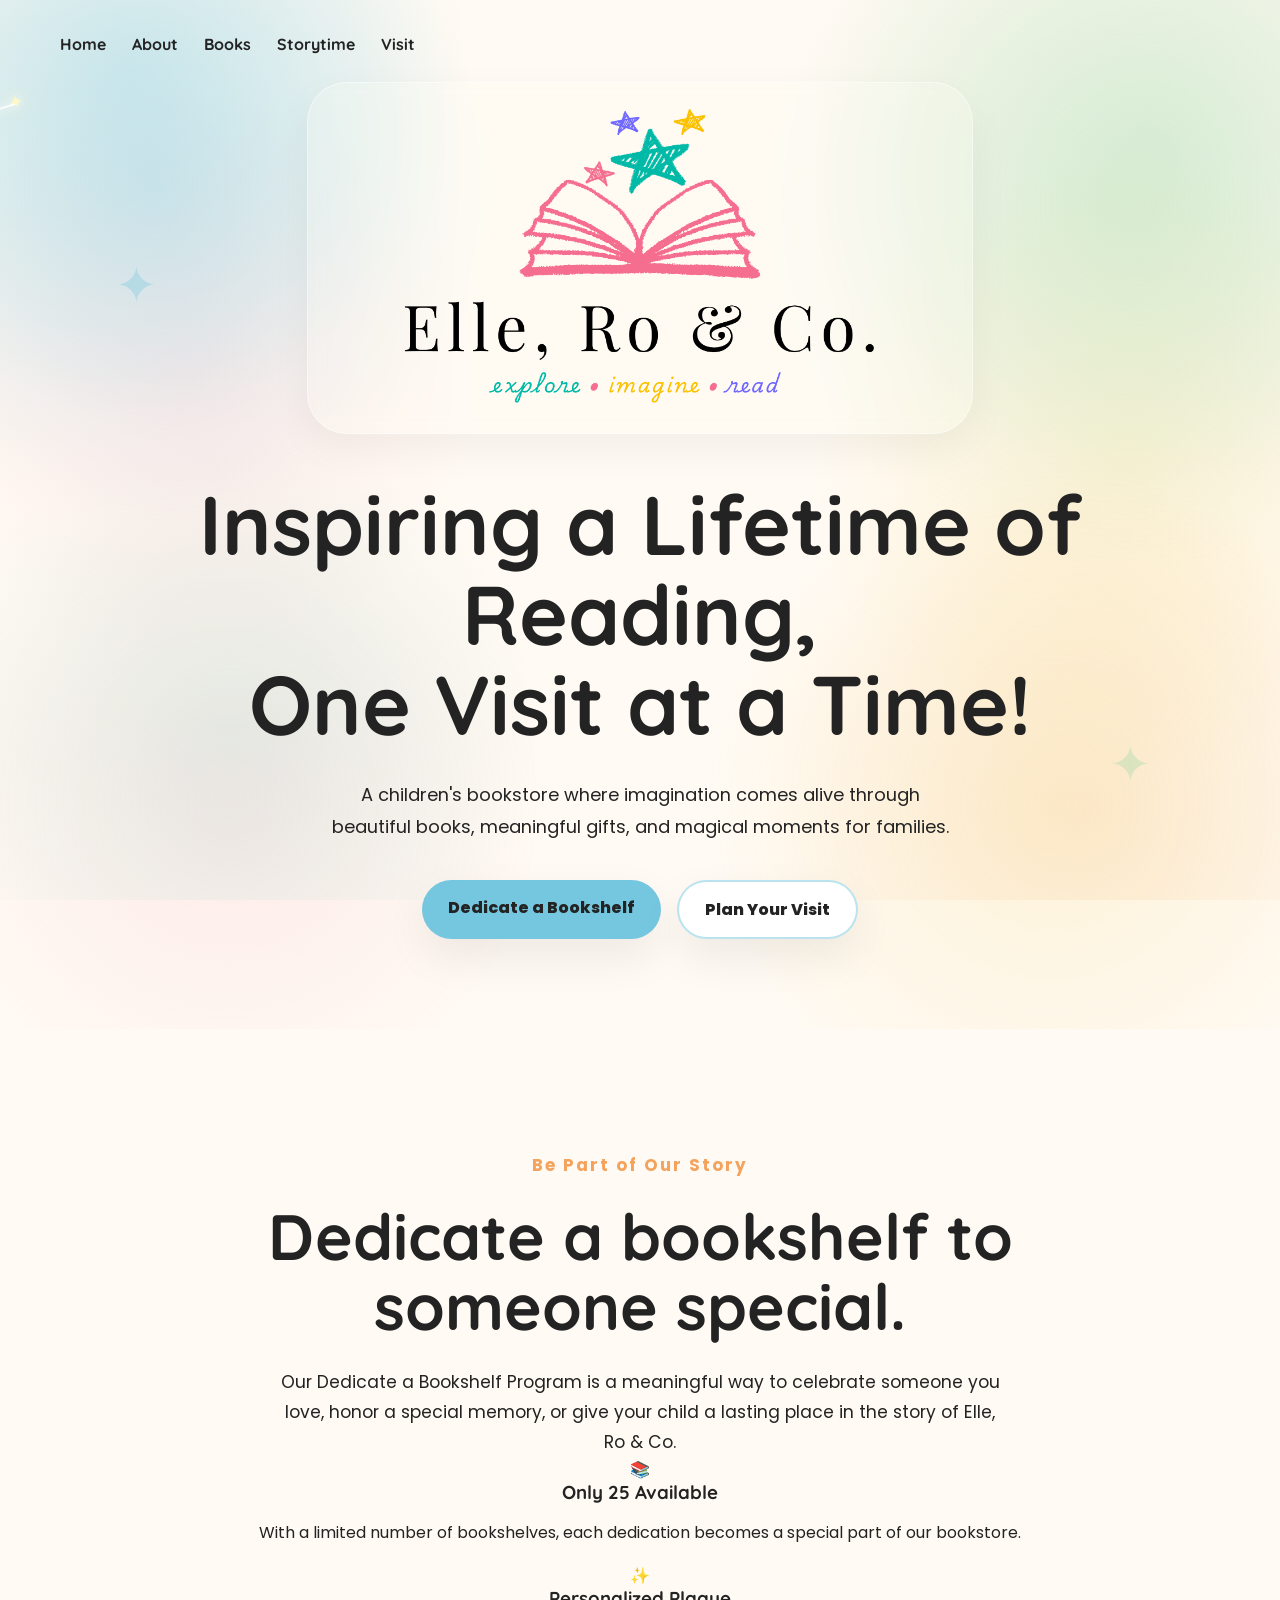
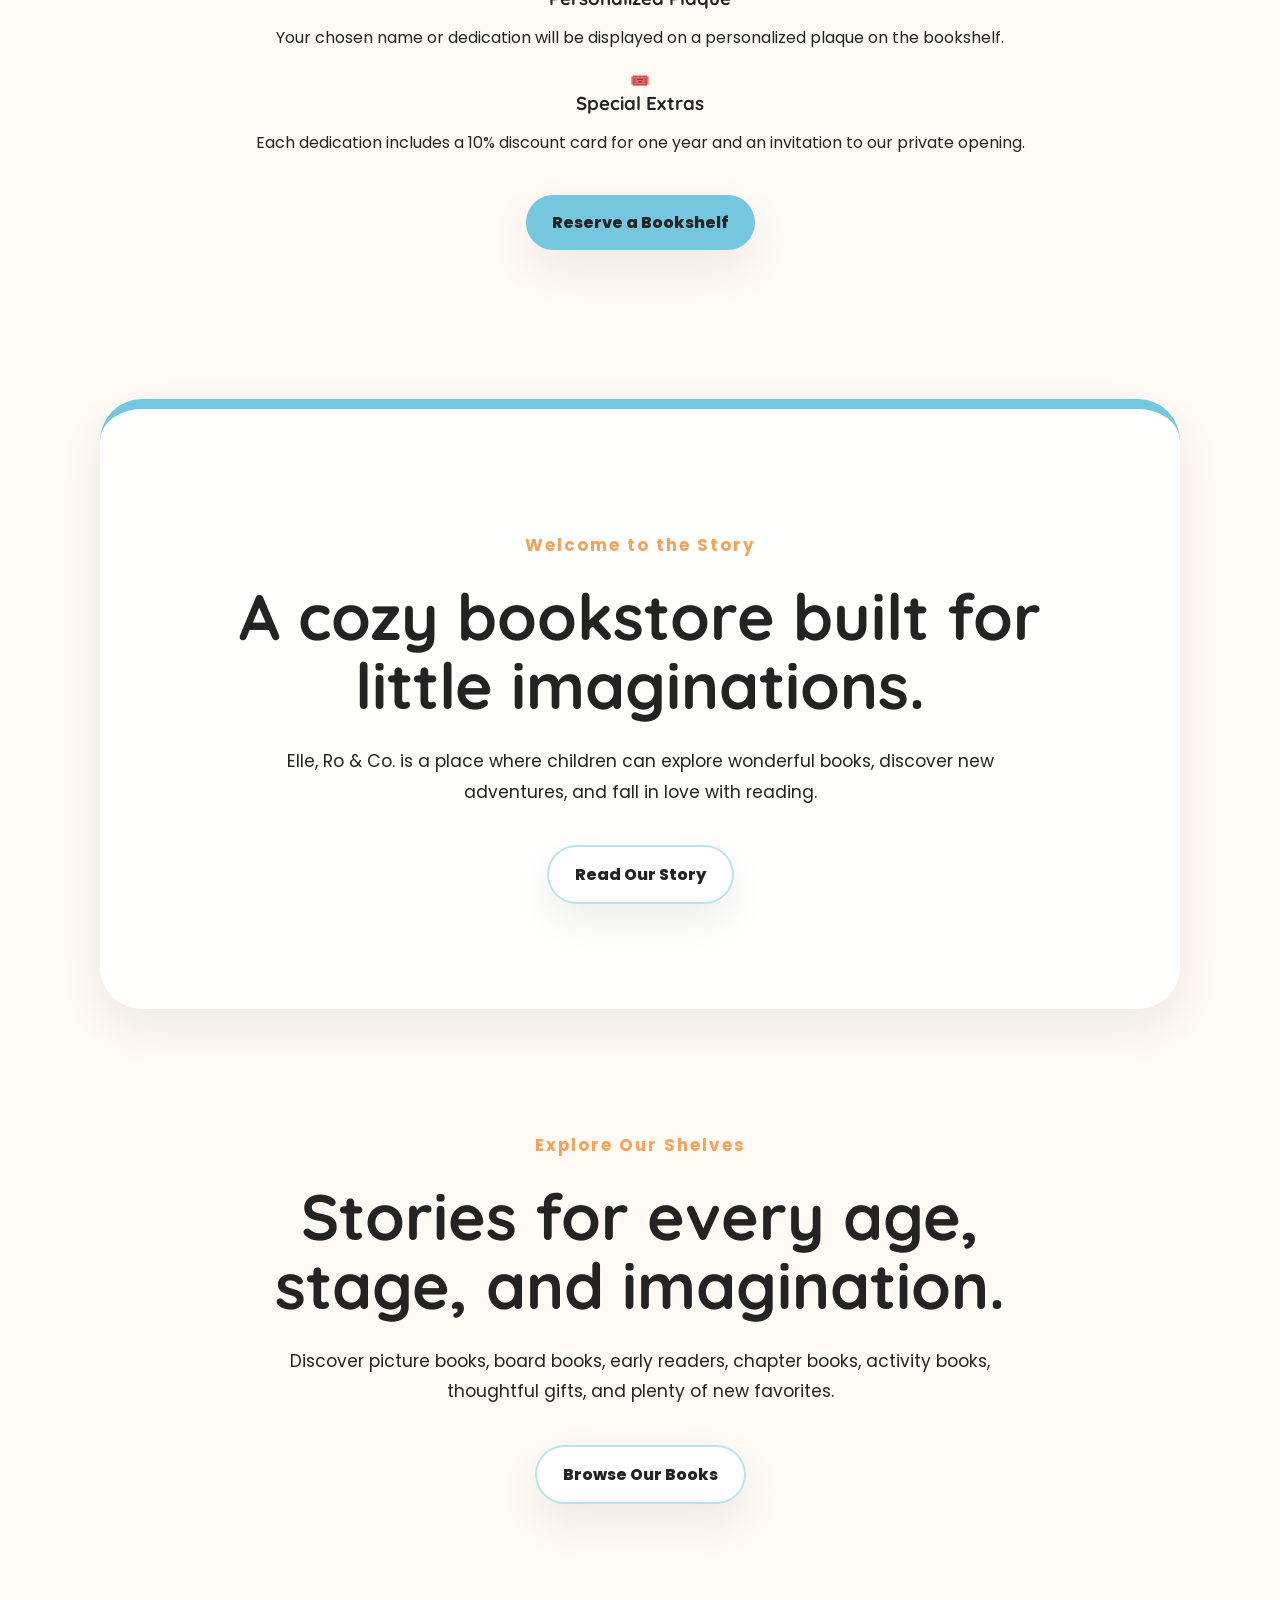
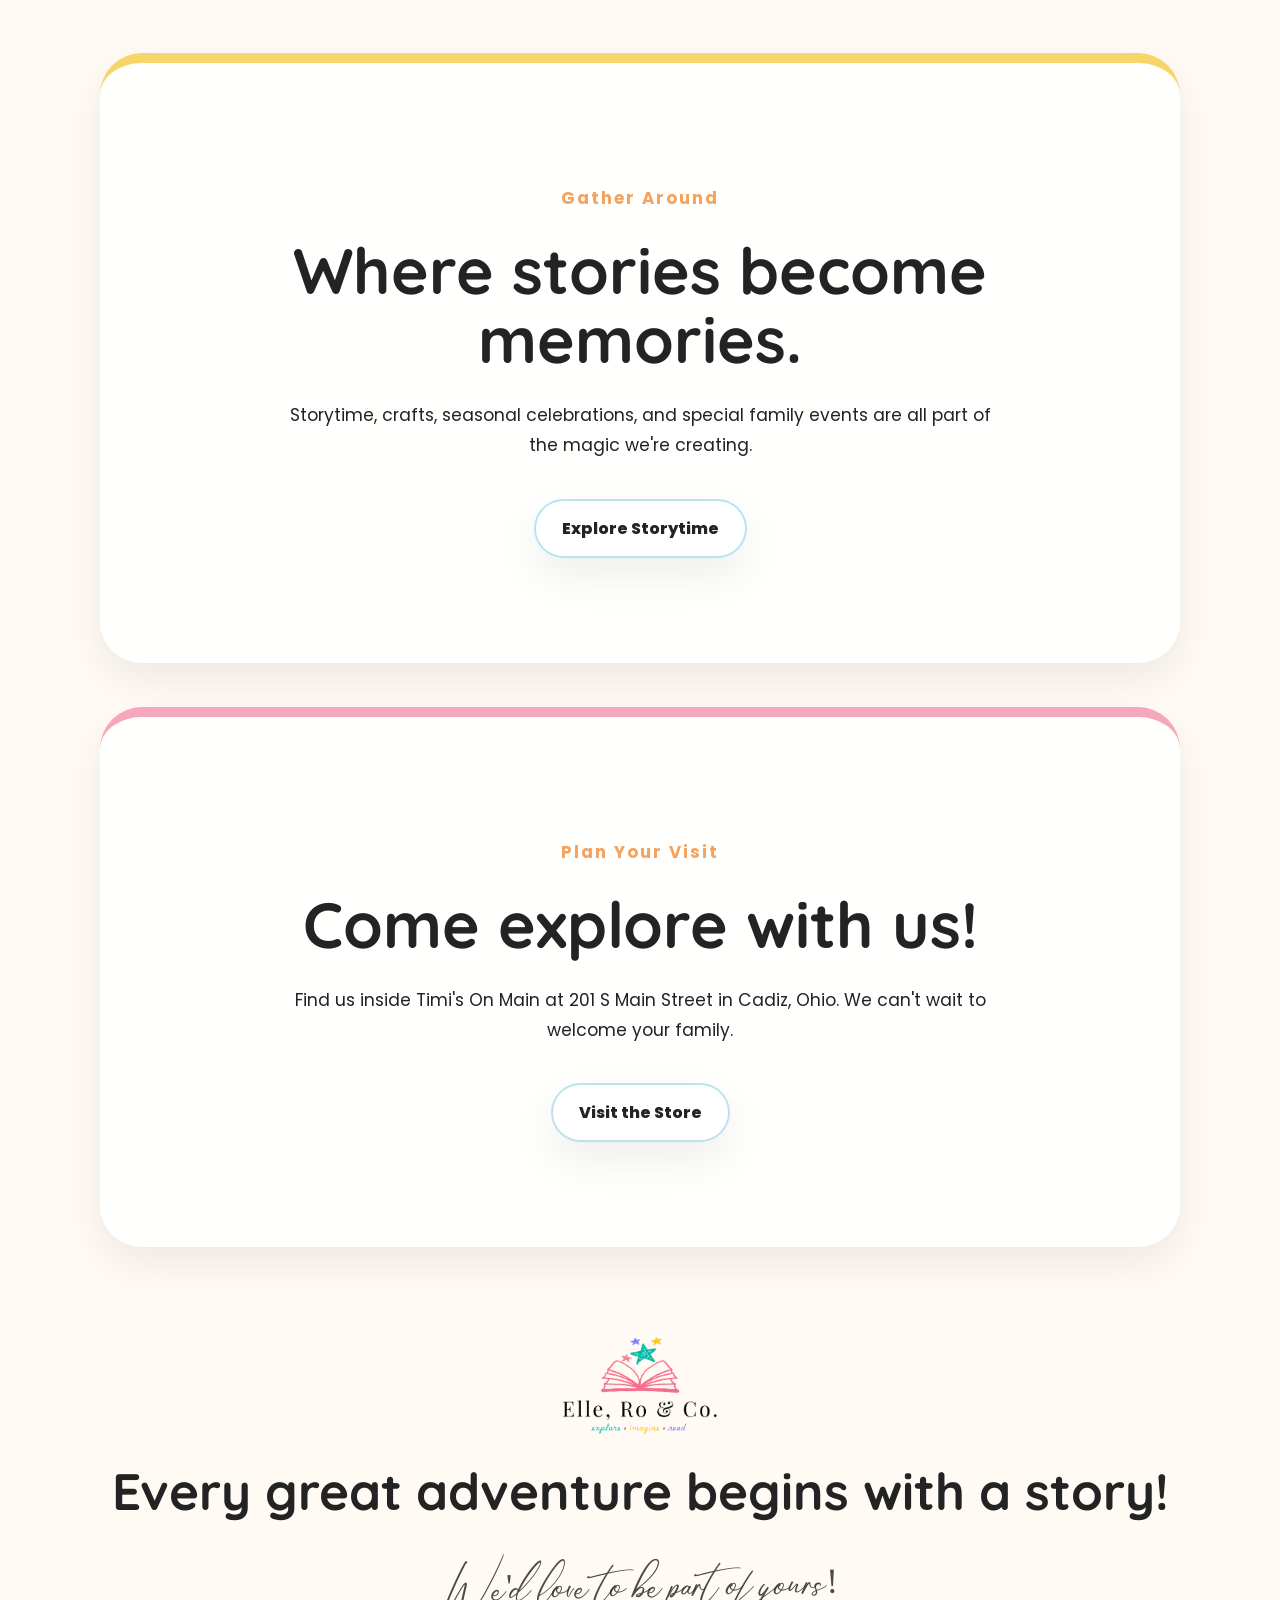
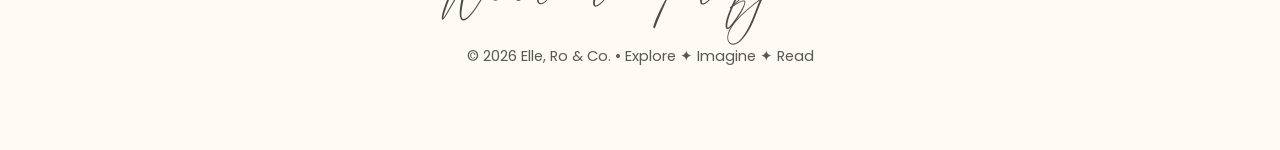
==== commit 7bad8a88: "Update index.html" ====
--- a/index.html
+++ b/index.html
@@ -8,7 +8,7 @@
 
   <link rel="icon" type="image/png" href="/favicon.png" />
   <link rel="shortcut icon" type="image/png" href="/favicon.png" />
-  <link rel="stylesheet" href="styles.css" />
+  <link rel="stylesheet" href="styles.css?v=2" />
 </head>
 
 <body>
@@ -34,15 +34,15 @@
     <div class="shooting-star"></div>
 
     <nav class="nav">
-      <div class="nav-links">
-        <a href="#home">Home</a>
-        <a href="#about">About</a>
-        <a href="#books">Books</a>
-        <a href="#events">Storytime</a>
-        <a href="#visit">Visit</a>
-      </div>
-
-      <a href="#home" class="logo-card">
+     <div class="nav-links">
+  <a href="index.html">Home</a>
+  <a href="about.html">About</a>
+  <a href="books.html">Books</a>
+  <a href="storytime.html">Storytime</a>
+  <a href="visit.html">Visit</a>
+</div>
+
+      <a href="index.html" class="logo-card">
         <img
           src="logo.png"
           alt="Elle, Ro & Co. logo"
@@ -65,184 +65,131 @@
         books, meaningful gifts, and magical moments for families.
       </p>
 
-      <div class="buttons">
-        <a href="#visit" class="btn primary">Plan Your Visit</a>
-        <a href="#events" class="btn secondary">See Storytime</a>
-      </div>
+     <div class="buttons">
+  <a href="sponsor.html" class="btn primary">Dedicate a Bookshelf</a>
+  <a href="visit.html" class="btn secondary">Plan Your Visit</a>
+</div>
     </section>
   </header>
 
   <main>
-    <section id="about" class="section about">
-  <p class="section-label">Welcome to the Story</p>
-
-  <h2>
-    A cozy little bookshop for curious kids and the grown-ups who love them!
-  </h2>
-
-  <p>
-    Elle, Ro & Co. is a place where children can explore, imagine, and fall in
-    love with reading. Each shelf is filled with wonder, creativity, and
-    adventure!
-  </p>
-
-  <p style="margin-top: 26px;">
-    <strong>Be part of our story!</strong><br />
-
-    Our <strong>Dedicate a Bookshelf Program</strong> is a special way to
-    celebrate someone you love or honor a meaningful memory. With only
-    <strong>25 bookshelves available</strong>, each dedication includes a
-    personalized plaque, a 10% discount card for one year, and an invitation
-    to our private opening.
-  </p>
-
-  <p>
-    <a href="sponsor.html" class="location-link">
-      Reserve your bookshelf →
-    </a>
-  </p>
-</section>
-
-    <section id="books" class="section books">
-      <p class="section-label">Discover New Favorites</p>
-      <h2>Books, gifts, and storytime treasures!</h2>
-
-      <div class="book-grid">
-        <article class="shelf-book blue">
-          <span>📖</span>
-          <h3>Picture Books</h3>
-          <p>Beautiful, funny, sweet stories made for reading together.</p>
-        </article>
-
-        <article class="shelf-book green">
-          <span>🧸</span>
-          <h3>Board Books</h3>
-          <p>Sturdy little favorites for babies, toddlers, and tiny hands.</p>
-        </article>
-
-        <article class="shelf-book yellow">
-          <span>⭐</span>
-          <h3>Early Readers</h3>
-          <p>Simple stories that help new readers build confidence and joy.</p>
-        </article>
-
-        <article class="shelf-book teal">
-          <span>🎨</span>
-          <h3>Activity Books</h3>
-          <p>Coloring, creativity, learning, and screen-free fun.</p>
-        </article>
-
-        <article class="shelf-book pink">
-          <span>🎁</span>
-          <h3>Gifts &amp; Goodies</h3>
-          <p>
-            Thoughtful little extras for birthdays and just-because surprises.
-          </p>
-        </article>
-
-        <article class="shelf-book orange">
-          <span>🌈</span>
-          <h3>Storytime Picks</h3>
-          <p>
-            Read-aloud favorites for classrooms, families, and cozy corners.
-          </p>
-        </article>
-      </div>
-    </section>
-
-    <section class="section promise">
-      <p class="section-label">Our Promise</p>
-      <h2>Every child deserves stories that spark wonder!</h2>
-
-      <p>
-        Whether you're choosing your baby’s first board book or your child’s
-        next favorite read-aloud, we’re honored to be part of your family’s
-        story.
-      </p>
-    </section>
-
-    <section id="events" class="section events">
-      <p class="section-label">Gather Around for Storytime</p>
-      <h2>Storytime, crafts, and magical little memories!</h2>
-
-      <p>
-        We’re dreaming up read-alouds, craft days, seasonal celebrations, and
-        family events that make books feel even more magical.
-      </p>
-
-      <div class="event-box">
-        <h3>Coming Soon</h3>
+
+  <section class="section bookshelf-feature">
+    <p class="section-label">Be Part of Our Story</p>
+
+    <h2>Dedicate a bookshelf to someone special.</h2>
+
+    <p>
+      Our Dedicate a Bookshelf Program is a meaningful way to celebrate
+      someone you love, honor a special memory, or give your child a lasting
+      place in the story of Elle, Ro &amp; Co.
+    </p>
+
+    <div class="dedication-details">
+
+      <div class="dedication-card">
+        <span>📚</span>
+        <h3>Only 25 Available</h3>
         <p>
-          Storytime dates, opening events, and family activities will be
-          announced soon.
+          With a limited number of bookshelves, each dedication becomes a
+          special part of our bookstore.
         </p>
       </div>
-    </section>
-
-    <section id="visit" class="section visit">
-      <p class="section-label">Plan Your Visit</p>
-      <h2>Come explore with us!</h2>
-
-      <div class="visit-grid">
-        <div>
-          <h3>Visit Us</h3>
-
-          <p>
-            <a
-              href="https://maps.google.com/?q=Timi%27s+On+Main+201+S+Main+St+Cadiz+OH+43907"
-              target="_blank"
-              rel="noopener noreferrer"
-              class="location-link"
-            >
-              Timi's On Main<br />
-              201 S Main St<br />
-              Cadiz, OH 43907
-            </a>
-          </p>
-        </div>
-
-        <div>
-          <h3>Hours</h3>
-          <p>Coming soon</p>
-        </div>
-
-       <div>
-  <h3>Connect</h3>
-
-  <p>
-    <a
-      href="https://elleroco.com"
-      target="_blank"
-      rel="noopener noreferrer"
-      class="location-link"
-    >
-      elleroco.com
-    </a>
-    <br>
-
-    <a
-      href="https://www.facebook.com/profile.php?id=61591888374764"
-      target="_blank"
-      rel="noopener noreferrer"
-      class="location-link"
-    >
-      Facebook
-    </a>
-    <br>
-
-    <a
-      href="https://www.instagram.com/ellero.co/"
-      target="_blank"
-      rel="noopener noreferrer"
-      class="location-link"
-    >
-      Instagram
-    </a>
-  </p>
-</div>
+
+      <div class="dedication-card">
+        <span>✨</span>
+        <h3>Personalized Plaque</h3>
+        <p>
+          Your chosen name or dedication will be displayed on a personalized
+          plaque on the bookshelf.
+        </p>
       </div>
-    </section>
-  </main>
+
+      <div class="dedication-card">
+        <span>🎟️</span>
+        <h3>Special Extras</h3>
+        <p>
+          Each dedication includes a 10% discount card for one year and an
+          invitation to our private opening.
+        </p>
+      </div>
+
+    </div>
+
+    <div class="buttons">
+      <a href="sponsor.html" class="btn primary">
+        Reserve a Bookshelf
+      </a>
+    </div>
+  </section>
+
+
+  <section class="section home-preview about">
+    <p class="section-label">Welcome to the Story</p>
+
+    <h2>A cozy bookstore built for little imaginations.</h2>
+
+    <p>
+      Elle, Ro &amp; Co. is a place where children can explore wonderful books,
+      discover new adventures, and fall in love with reading.
+    </p>
+
+    <div class="buttons">
+      <a href="about.html" class="btn secondary">Read Our Story</a>
+    </div>
+  </section>
+
+
+  <section class="section home-preview books">
+    <p class="section-label">Explore Our Shelves</p>
+
+    <h2>Stories for every age, stage, and imagination.</h2>
+
+    <p>
+      Discover picture books, board books, early readers, chapter books,
+      activity books, thoughtful gifts, and plenty of new favorites.
+    </p>
+
+    <div class="buttons">
+      <a href="books.html" class="btn secondary">Browse Our Books</a>
+    </div>
+  </section>
+
+
+  <section class="section home-preview events">
+    <p class="section-label">Gather Around</p>
+
+    <h2>Where stories become memories.</h2>
+
+    <p>
+      Storytime, crafts, seasonal celebrations, and special family events are
+      all part of the magic we're creating.
+    </p>
+
+    <div class="buttons">
+      <a href="storytime.html" class="btn secondary">
+        Explore Storytime
+      </a>
+    </div>
+  </section>
+
+
+  <section class="section home-preview visit">
+    <p class="section-label">Plan Your Visit</p>
+
+    <h2>Come explore with us!</h2>
+
+    <p>
+      Find us inside Timi's On Main at 201 S Main Street in Cadiz, Ohio.
+      We can't wait to welcome your family.
+    </p>
+
+    <div class="buttons">
+      <a href="visit.html" class="btn secondary">Visit the Store</a>
+    </div>
+  </section>
+
+</main>
 
   <footer class="footer">
     <img
--- a/styles.css
+++ b/styles.css
@@ -120,24 +120,29 @@
   color: var(--blue);
   transform: translateY(-2px);
 }
+
+/* CLICKABLE TEXT LINKS */
 a.location-link,
 a.location-link:link,
 a.location-link:visited {
   display: inline;
-  color: #389bb7;
+  color: #389bb7 !important;
   font-weight: 700;
-  text-decoration: underline;
-  text-decoration-color: #75c7df;
+  text-decoration-line: underline;
+  text-decoration-color: #75c7df !important;
   text-decoration-thickness: 2px;
   text-underline-offset: 4px;
   overflow-wrap: anywhere;
-  transition: color 0.25s ease;
+  transition:
+    color 0.25s ease,
+    text-decoration-color 0.25s ease;
 }
 
 a.location-link:hover,
-a.location-link:focus {
-  color: #5fa76c;
-  text-decoration-color: #9bd8a5;
+a.location-link:focus-visible,
+a.location-link:active {
+  color: #5fa76c !important;
+  text-decoration-color: #9bd8a5 !important;
 }
 
 /* LOGO */
@@ -498,6 +503,87 @@
   z-index: 1;
 }
 
+/* INNER PAGE NAVIGATION */
+
+.inner-nav {
+  max-width: 1160px;
+  margin: 0 auto;
+  padding: 22px 28px;
+  display: flex;
+  align-items: center;
+  justify-content: space-between;
+  gap: 30px;
+}
+
+.inner-logo-link {
+  display: inline-block;
+  flex-shrink: 0;
+}
+
+.inner-logo {
+  display: block;
+  width: 190px;
+  height: auto;
+}
+
+.inner-hero {
+  min-height: auto;
+  padding-bottom: 70px;
+}
+
+.inner-nav-links {
+  display: flex;
+  align-items: center;
+  justify-content: flex-end;
+  gap: 26px;
+  flex-wrap: wrap;
+}
+
+.inner-nav-links a {
+  font-family: 'Quicksand', sans-serif;
+  text-decoration: none;
+  color: var(--ink);
+  font-weight: 700;
+  font-size: 1rem;
+  transition: 0.2s ease;
+}
+
+.inner-nav-links a:hover {
+  color: var(--blue);
+  transform: translateY(-2px);
+}
+
+@media (max-width: 850px) {
+  .inner-nav {
+    padding: 16px 18px;
+    flex-direction: column;
+    gap: 15px;
+  }
+
+  .inner-logo {
+    width: 150px;
+  }
+
+  .inner-nav-links {
+    width: 100%;
+    justify-content: flex-start;
+    flex-wrap: nowrap;
+    gap: 20px;
+    overflow-x: auto;
+    padding-bottom: 5px;
+    scrollbar-width: none;
+  }
+
+  .inner-nav-links::-webkit-scrollbar {
+    display: none;
+  }
+
+  .inner-nav-links a {
+    flex: 0 0 auto;
+    font-size: 0.94rem;
+  }
+}
+
 /* ==========================
    MOBILE
 ========================== */
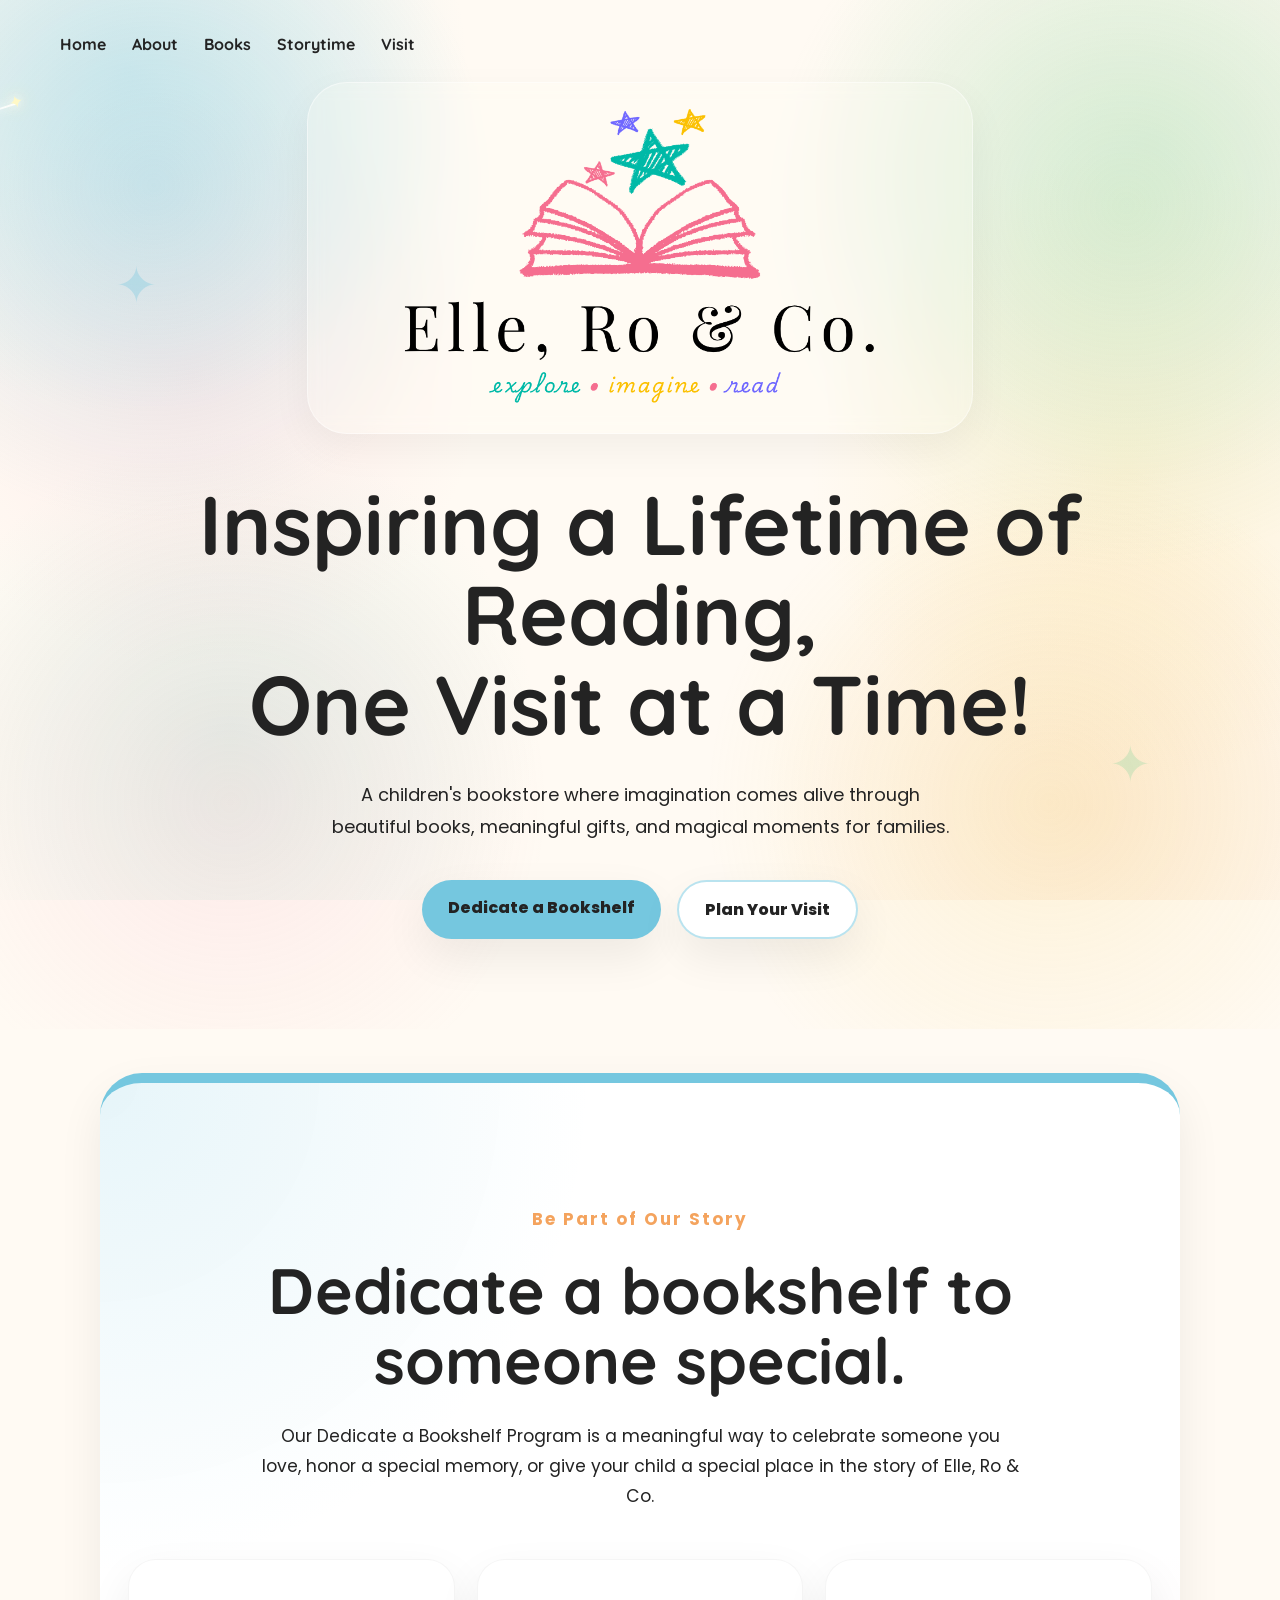
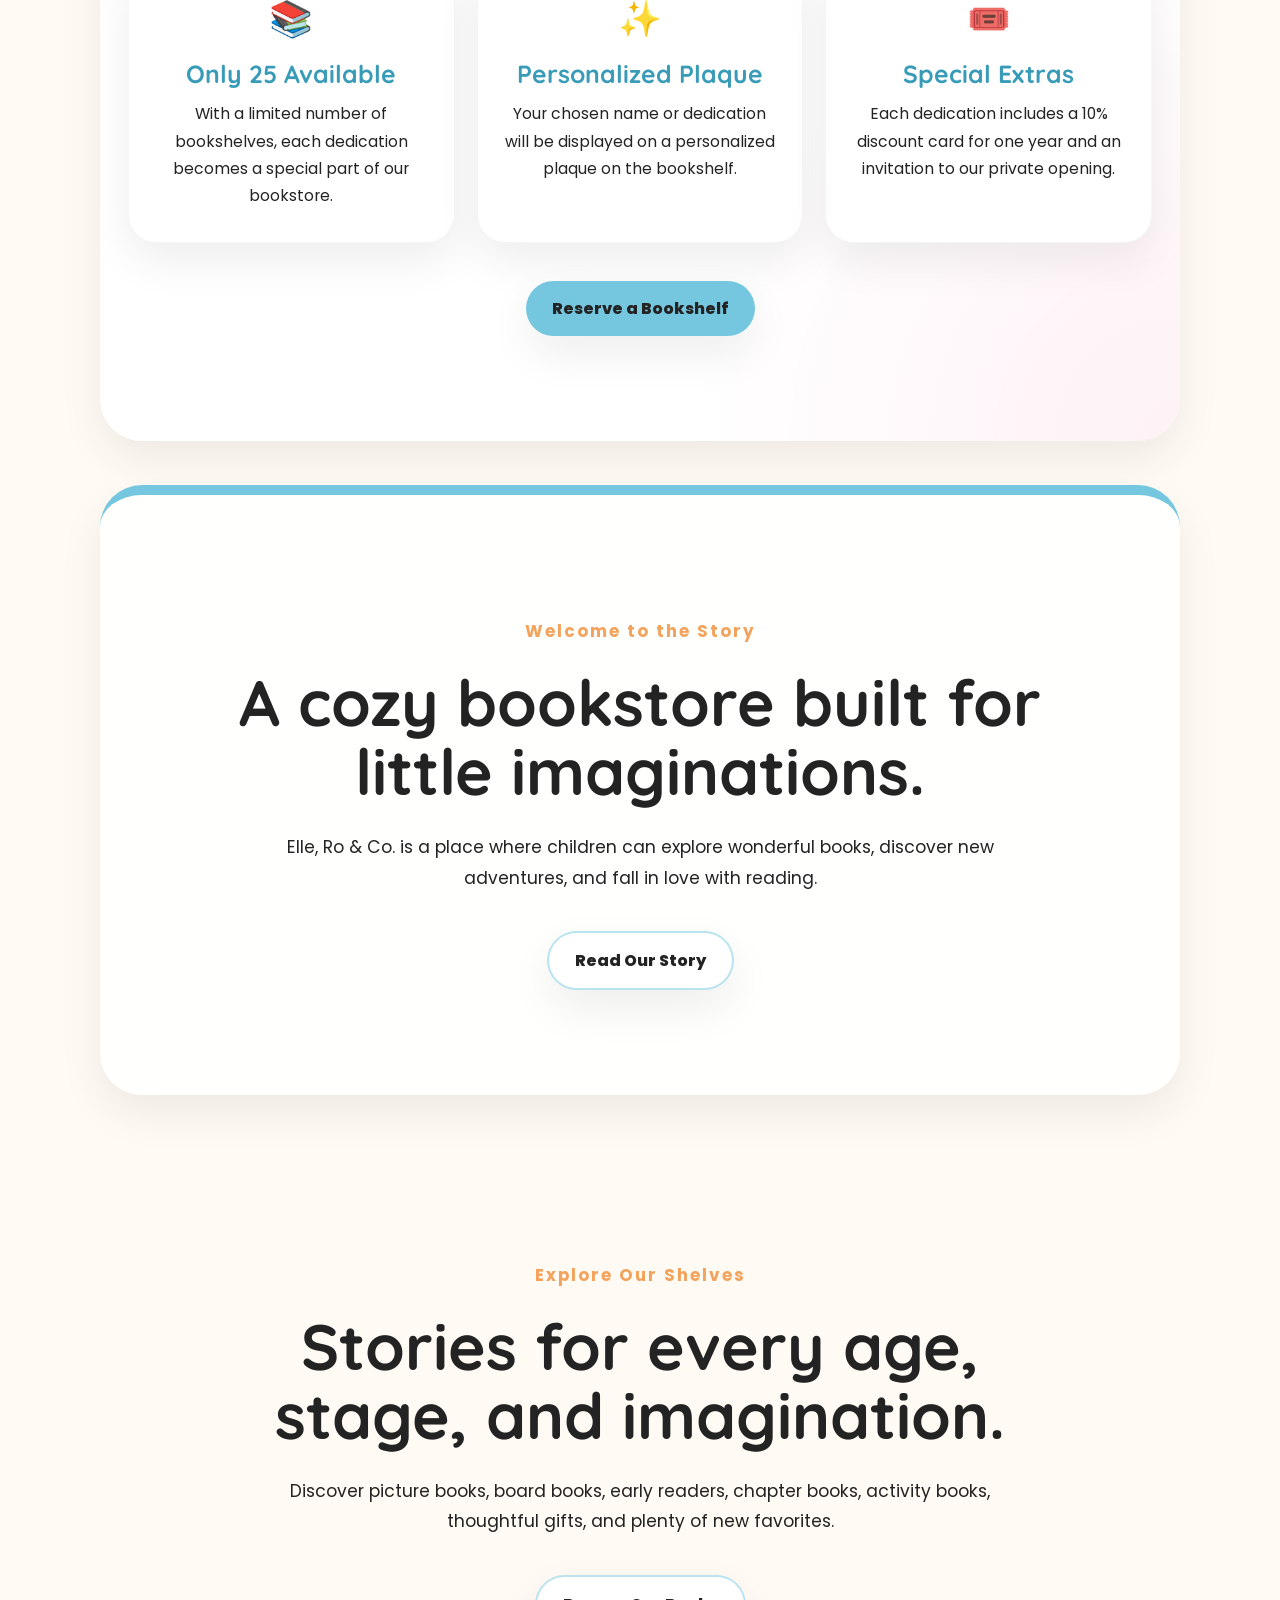
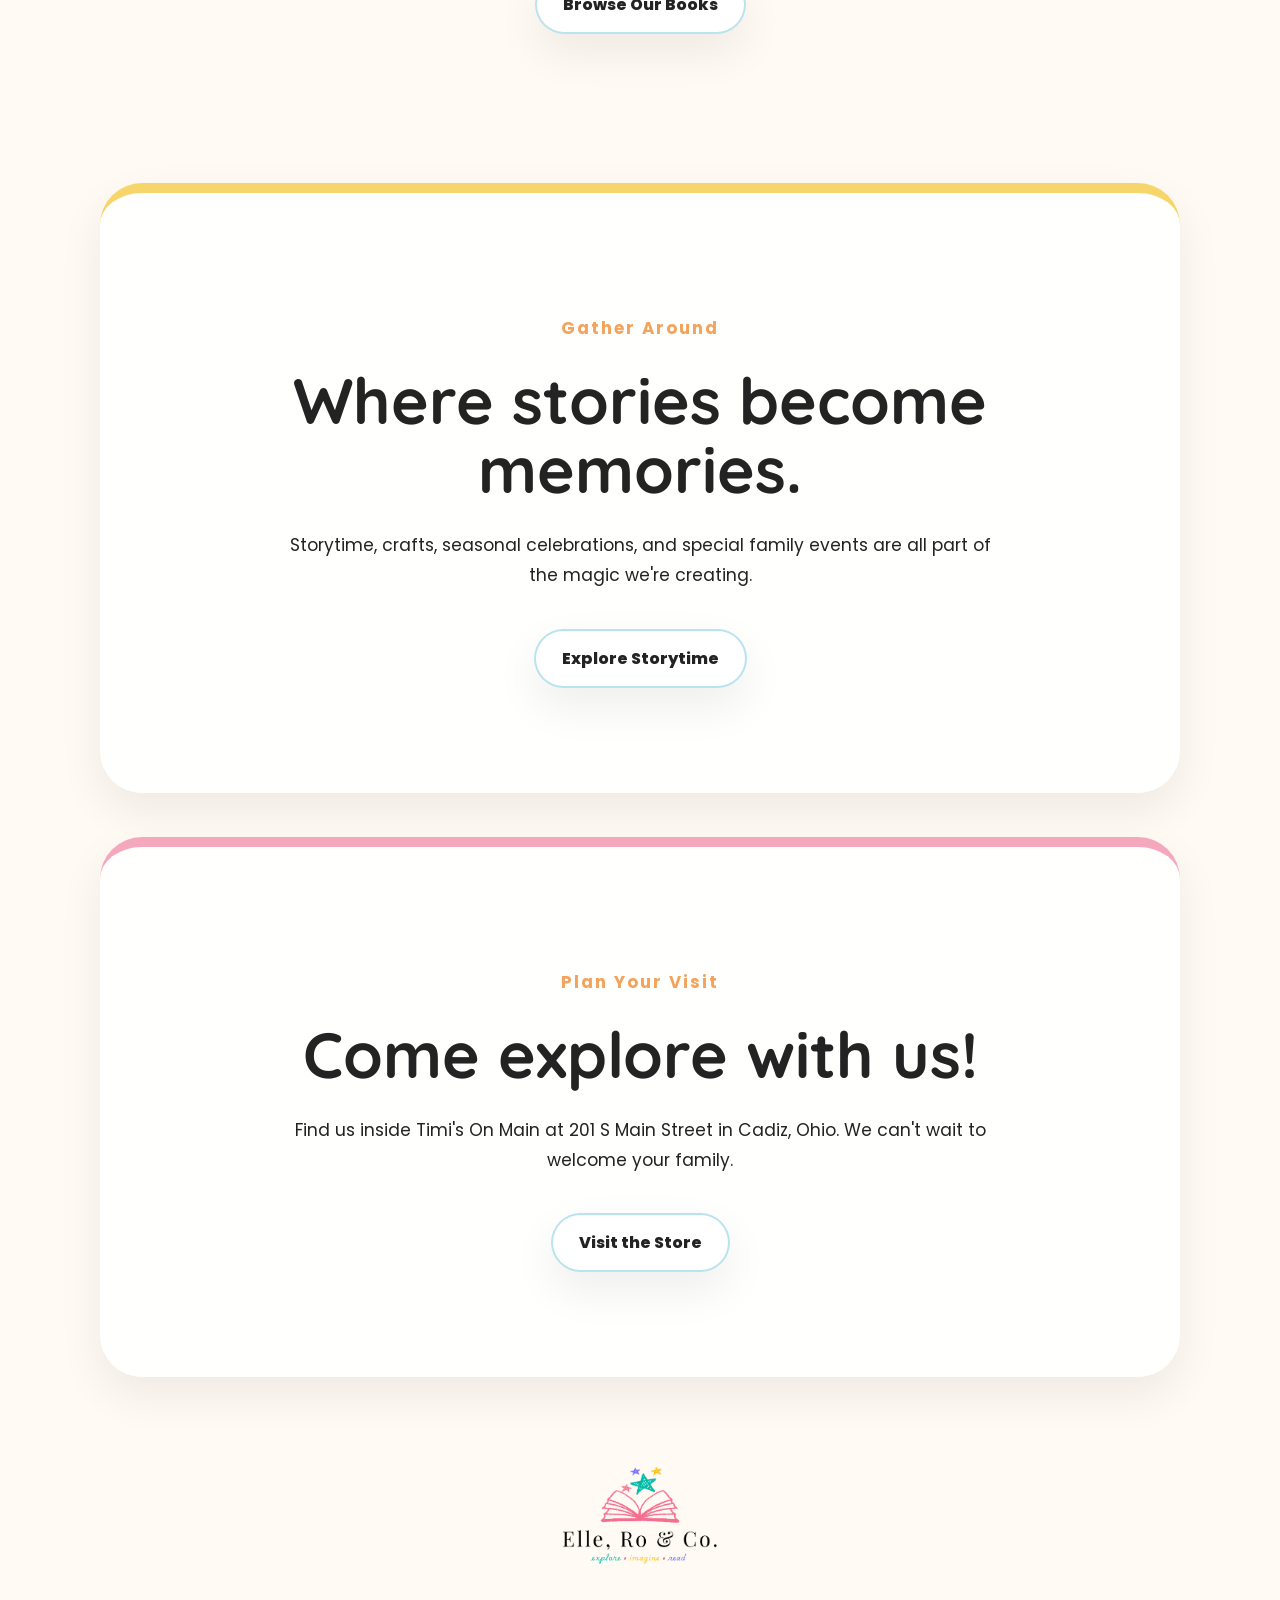
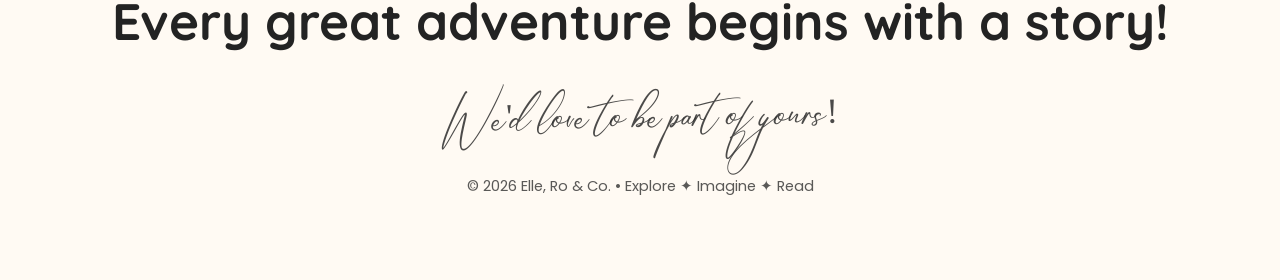
==== commit d9dafb2a: "Update index.html" ====
--- a/index.html
+++ b/index.html
@@ -81,7 +81,7 @@
 
     <p>
       Our Dedicate a Bookshelf Program is a meaningful way to celebrate
-      someone you love, honor a special memory, or give your child a lasting
+      someone you love, honor a special memory, or give your child a special
       place in the story of Elle, Ro &amp; Co.
     </p>
 
--- a/styles.css
+++ b/styles.css
@@ -584,6 +584,61 @@
   }
 }
 
+/* HOMEPAGE BOOKSHELF FEATURE */
+
+.bookshelf-feature {
+  background:
+    radial-gradient(circle at top left, rgba(117,199,223,0.18), transparent 34%),
+    radial-gradient(circle at bottom right, rgba(245,167,189,0.16), transparent 34%),
+    rgba(255,255,255,0.94);
+  border-top: 10px solid var(--blue);
+  border-radius: 42px;
+  box-shadow: var(--shadow);
+  margin-top: 44px;
+  position: relative;
+  overflow: hidden;
+}
+
+.bookshelf-feature > p:not(.section-label) {
+  max-width: 760px;
+}
+
+.dedication-details {
+  display: grid;
+  grid-template-columns: repeat(3, 1fr);
+  gap: 22px;
+  margin-top: 48px;
+}
+
+.dedication-card {
+  background: var(--white);
+  border-radius: 28px;
+  padding: 32px 26px;
+  box-shadow: var(--shadow);
+  border: 1px solid rgba(0,0,0,0.04);
+}
+
+.dedication-card span {
+  display: inline-block;
+  margin-bottom: 16px;
+  font-size: 2.2rem;
+}
+
+.dedication-card h3 {
+  margin-bottom: 12px;
+  font-size: 1.55rem;
+  color: #389bb7;
+}
+
+.dedication-card p {
+  margin: 0;
+  font-size: 0.98rem;
+}
+
+.home-preview {
+  margin-top: 44px;
+}
+
 /* ==========================
    MOBILE
 ========================== */
@@ -620,6 +675,25 @@
     font-size: 2rem;
   }
 
+    .dedication-details {
+  grid-template-columns: 1fr;
+  gap: 17px;
+  margin-top: 34px;
+}
+
+.dedication-card {
+  width: 100%;
+  max-width: 360px;
+  margin: 0 auto;
+  padding: 27px 22px;
+  border-radius: 24px;
+}
+
+.bookshelf-feature {
+  border-radius: 28px;
+  margin-top: 28px;
+}
+    
   /* NAVIGATION */
 
   .nav {
